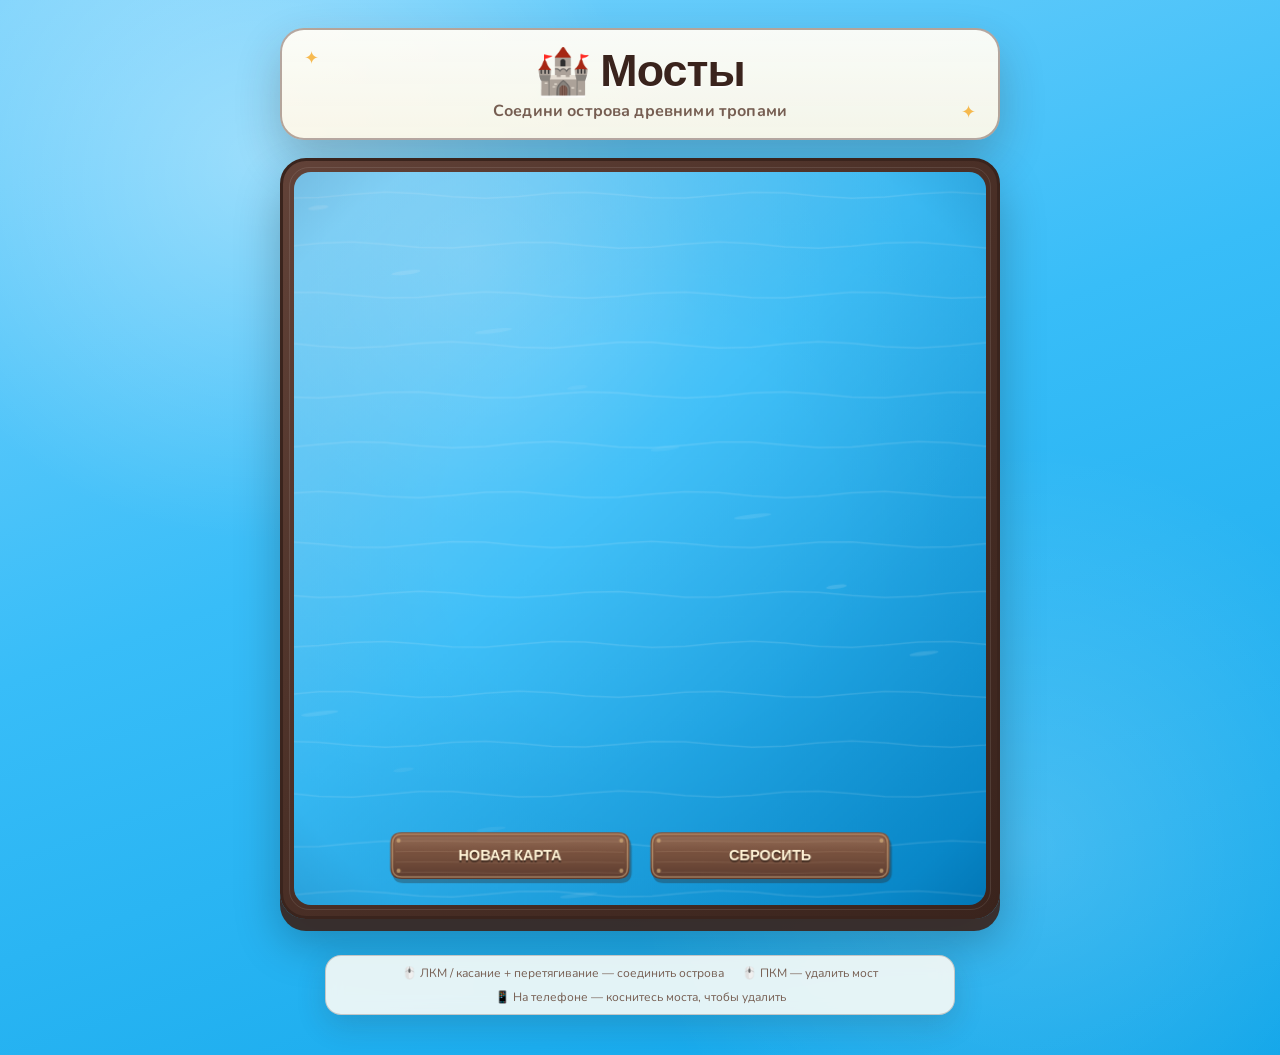
==== index.html @ cc230125 "add levels" ====
<!DOCTYPE html>
<html lang="ru">
<head>
    <meta charset="UTF-8">
    <meta name="viewport" content="width=device-width, initial-scale=1.0">
    <title>Мосты: Средневековье</title>
    <link rel="preconnect" href="https://fonts.googleapis.com">
    <link rel="preconnect" href="https://fonts.gstatic.com" crossorigin>
    <link href="https://fonts.googleapis.com/css2?family=Fredoka:wght@500;600;700&family=Nunito:wght@400;700&display=swap" rel="stylesheet">
    <link rel="stylesheet" href="style.css">
</head>
<body>
    <div class="app-wrapper">
        <header class="game-header">
            <h1>🏰 Мосты</h1>
            <p class="subtitle">Соедини острова древними тропами</p>
        </header>

        <div class="game-container">
            <canvas
                id="gameCanvas"
                tabindex="0"
                role="application"
                aria-label="Игра Мосты. Соедините острова мостами так, чтобы число мостов вокруг каждого острова соответствовало указанному числу."
                aria-describedby="gameHelp gameStatus"
            ></canvas>
        </div>

        <p id="gameStatus" class="game-status" role="status" aria-live="polite"></p>

        <div class="game-help" id="gameHelp">
            <span>🖱️ ЛКМ / касание + перетягивание — соединить острова</span>
            <span>🖱️ ПКМ — удалить мост</span>
            <span>📱 На телефоне — коснитесь моста, чтобы удалить</span>
        </div>
    </div>

    <script src="logic.js"></script> <!-- Без изменений -->
    <script src="renderer.js"></script>
    <script>
        document.addEventListener('DOMContentLoaded', () => {
            const logic = new BridgesGameLogic(7);
            const renderer = new BridgesGameRenderer('gameCanvas', logic);

            const generated = renderer.generateValidLevel(1);

            if (!generated) {
                document.getElementById('gameStatus').textContent =
                    'Не удалось создать уровень. Попробуйте обновить страницу.';
            }
        });
    </script>
</body>
</html>
---- style.css ----
:root {
    --wood-900: #3a241d;
    --wood-800: #4b3027;
    --wood-700: #624238;
    --wood-500: #8b6253;

    --cream-50: #fffdf7;
    --cream-100: #fff8e8;
    --cream-200: #f5e7c8;

    --water-300: #7dd3fc;
    --water-400: #38bdf8;
    --water-500: #0ea5e9;
    --water-600: #0284c7;

    --gold-300: #fcd34d;
    --gold-400: #fbbf24;
    --gold-500: #f59e0b;

    --text-main: #3b2923;
    --text-muted: #765e52;

    --shadow-soft:
        0 10px 30px rgba(58, 36, 29, 0.16);

    --shadow-card:
        0 20px 45px rgba(58, 36, 29, 0.24);

    --shadow-heavy:
        0 12px 0 rgba(58, 36, 29, 0.9),
        0 24px 45px rgba(0, 0, 0, 0.25);
}


/* =========================================================
   RESET
   ========================================================= */

* {
    box-sizing: border-box;
    margin: 0;
    padding: 0;
}

html {
    min-height: 100%;
}

body {
    min-height: 100vh;

    font-family: "Nunito", sans-serif;
    color: var(--text-main);

    background:
        radial-gradient(
            circle at 20% 15%,
            rgba(255, 255, 255, 0.35),
            transparent 28%
        ),
        radial-gradient(
            circle at 80% 80%,
            rgba(255, 255, 255, 0.18),
            transparent 30%
        ),
        linear-gradient(
            160deg,
            var(--water-300) 0%,
            var(--water-400) 45%,
            var(--water-500) 100%
        );

    display: flex;
    justify-content: center;
    align-items: flex-start;

    padding: 28px 18px 40px;

    overflow-x: hidden;
    overflow-y: auto;
}


/* =========================================================
   APP
   ========================================================= */

.app-wrapper {
    width: min(100%, 720px);

    display: flex;
    flex-direction: column;
    align-items: center;

    gap: 18px;

    position: relative;
    z-index: 1;
}


/* =========================================================
   HEADER
   ========================================================= */

.game-header {
    width: 100%;

    padding: 18px 28px 16px;

    text-align: center;

    background:
        linear-gradient(
            180deg,
            rgba(255, 253, 247, 0.96),
            rgba(255, 248, 232, 0.94)
        );

    border: 2px solid rgba(98, 66, 56, 0.45);
    border-radius: 24px;

    box-shadow: var(--shadow-card);

    position: relative;
    overflow: hidden;
}

.game-header::before,
.game-header::after {
    content: "✦";

    position: absolute;

    color: var(--gold-500);

    font-size: 18px;
    opacity: 0.7;
}

.game-header::before {
    left: 22px;
    top: 16px;
}

.game-header::after {
    right: 22px;
    bottom: 14px;
}

.game-header h1 {
    font-family: "Fredoka", sans-serif;

    font-size: clamp(2rem, 6vw, 2.8rem);
    line-height: 1;

    font-weight: 700;

    color: var(--wood-900);

    letter-spacing: -0.02em;

    text-shadow:
        0 2px 0 rgba(255, 255, 255, 0.8);
}

.subtitle {
    margin-top: 7px;

    color: var(--text-muted);

    font-size: clamp(0.82rem, 2.5vw, 1rem);
    font-weight: 700;

    letter-spacing: 0.01em;
}


/* =========================================================
   GAME FRAME
   ========================================================= */

.game-container {
    width: 100%;

    padding: 11px;

    background:
        linear-gradient(
            135deg,
            var(--wood-700),
            var(--wood-800) 45%,
            var(--wood-900)
        );

    border: 3px solid var(--wood-900);
    border-radius: 26px;

    box-shadow: var(--shadow-heavy);

    position: relative;
}

.game-container::before {
    content: "";

    position: absolute;
    inset: 6px;

    border: 1px solid rgba(255, 255, 255, 0.10);
    border-radius: 20px;

    pointer-events: none;
}


/* =========================================================
   CANVAS
   ========================================================= */

canvas {
    display: block;

    width: 100%;
    height: auto;

    margin: 0 auto;

    border-radius: 17px;

    background: transparent;

    cursor: crosshair;

    touch-action: none;

    position: relative;
    z-index: 1;
}

canvas:focus-visible {
    outline: 4px solid var(--gold-300);
    outline-offset: 5px;
}


/* =========================================================
   STATUS
   ========================================================= */

.game-status {
    width: 100%;
    max-width: 630px;

    color: #991b1b;

    font-size: 0.9rem;
    font-weight: 700;

    text-align: center;
}

.game-status:not(:empty) {
    padding: 9px 14px;

    background: rgba(255, 253, 247, 0.95);

    border: 1px solid rgba(153, 27, 27, 0.25);
    border-radius: 12px;

    box-shadow: var(--shadow-soft);
}


/* =========================================================
   HELP
   ========================================================= */

.game-help {
    width: 100%;
    max-width: 630px;

    display: flex;
    align-items: center;
    justify-content: center;

    flex-wrap: wrap;

    gap: 7px 18px;

    padding: 9px 14px;

    background: rgba(255, 253, 247, 0.88);

    border: 1px solid rgba(98, 66, 56, 0.25);
    border-radius: 16px;

    box-shadow: var(--shadow-soft);

    color: var(--text-muted);

    font-size: 12px;
    line-height: 1.35;

    text-align: center;

    backdrop-filter: blur(8px);
}

.game-help span {
    display: inline-flex;
    align-items: center;
    justify-content: center;

    white-space: nowrap;
}


/* =========================================================
   DESKTOP HOVER
   ========================================================= */

@media (hover: hover) and (pointer: fine) {
    .game-header {
        transition:
            transform 180ms ease,
            box-shadow 180ms ease;
    }

    .game-header:hover {
        transform: translateY(-2px);

        box-shadow:
            0 24px 50px rgba(58, 36, 29, 0.20);
    }
}


/* =========================================================
   TABLET / MOBILE
   ========================================================= */

@media (max-width: 700px) {
    body {
        padding: 14px 10px 24px;
    }

    .app-wrapper {
        gap: 13px;
    }

    .game-header {
        padding: 15px 18px 14px;
        border-radius: 20px;
    }

    .game-header::before,
    .game-header::after {
        font-size: 14px;
    }

    .game-header::before {
        left: 13px;
        top: 12px;
    }

    .game-header::after {
        right: 13px;
        bottom: 11px;
    }

    .game-container {
        padding: 8px;

        border-width: 2px;
        border-radius: 20px;

        box-shadow:
            0 8px 0 rgba(58, 36, 29, 0.9),
            0 18px 35px rgba(0, 0, 0, 0.22);
    }

    .game-container::before {
        inset: 4px;
        border-radius: 15px;
    }

    canvas {
        border-radius: 14px;
    }

    .game-help {
        width: calc(100% - 4px);

        padding: 8px 9px;

        gap: 4px 12px;

        font-size: 11px;
    }
}


/* =========================================================
   VERY SMALL PHONES
   ========================================================= */

@media (max-width: 380px) {
    body {
        padding: 10px 7px 18px;
    }

    .game-header {
        padding: 13px 14px 12px;
    }

    .game-header h1 {
        font-size: 1.85rem;
    }

    .subtitle {
        font-size: 0.78rem;
    }

    .game-container {
        padding: 6px;
        border-radius: 17px;
    }

    .game-help {
        font-size: 10px;
        padding: 7px 6px;
    }
}


/* =========================================================
   SHORT SCREENS
   ========================================================= */

@media (max-height: 760px) and (min-width: 701px) {
    body {
        padding-top: 14px;
        padding-bottom: 20px;
    }

    .app-wrapper {
        gap: 11px;
    }

    .game-header {
        padding: 12px 24px;
    }

    .game-header h1 {
        font-size: 2rem;
    }
}


/* =========================================================
   REDUCED MOTION
   ========================================================= */

@media (prefers-reduced-motion: reduce) {
    *,
    *::before,
    *::after {
        scroll-behavior: auto !important;
        transition-duration: 0.01ms !important;
        animation-duration: 0.01ms !important;
        animation-iteration-count: 1 !important;
    }
}
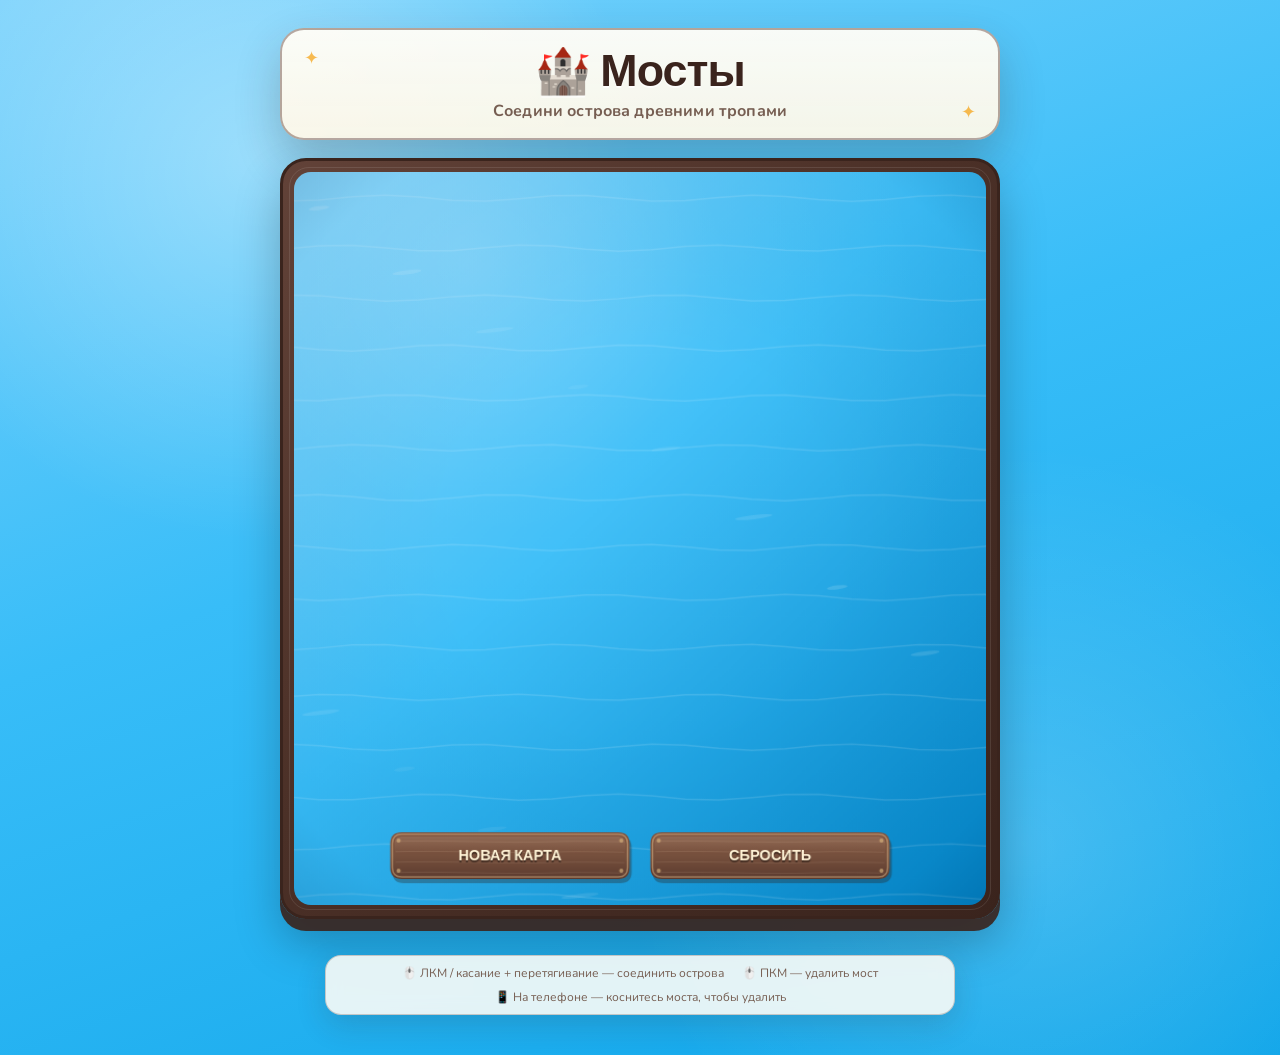
==== commit 9fd442f3: "moved methods to a separate class" ====
--- a/index.html
+++ b/index.html
@@ -35,7 +35,8 @@
         </div>
     </div>
 
-    <script src="logic.js"></script> <!-- Без изменений -->
+    <script src="logic/solution-checker.js"></script>
+    <script src="logic.js"></script>
     <script src="renderer.js"></script>
     <script>
         document.addEventListener('DOMContentLoaded', () => {
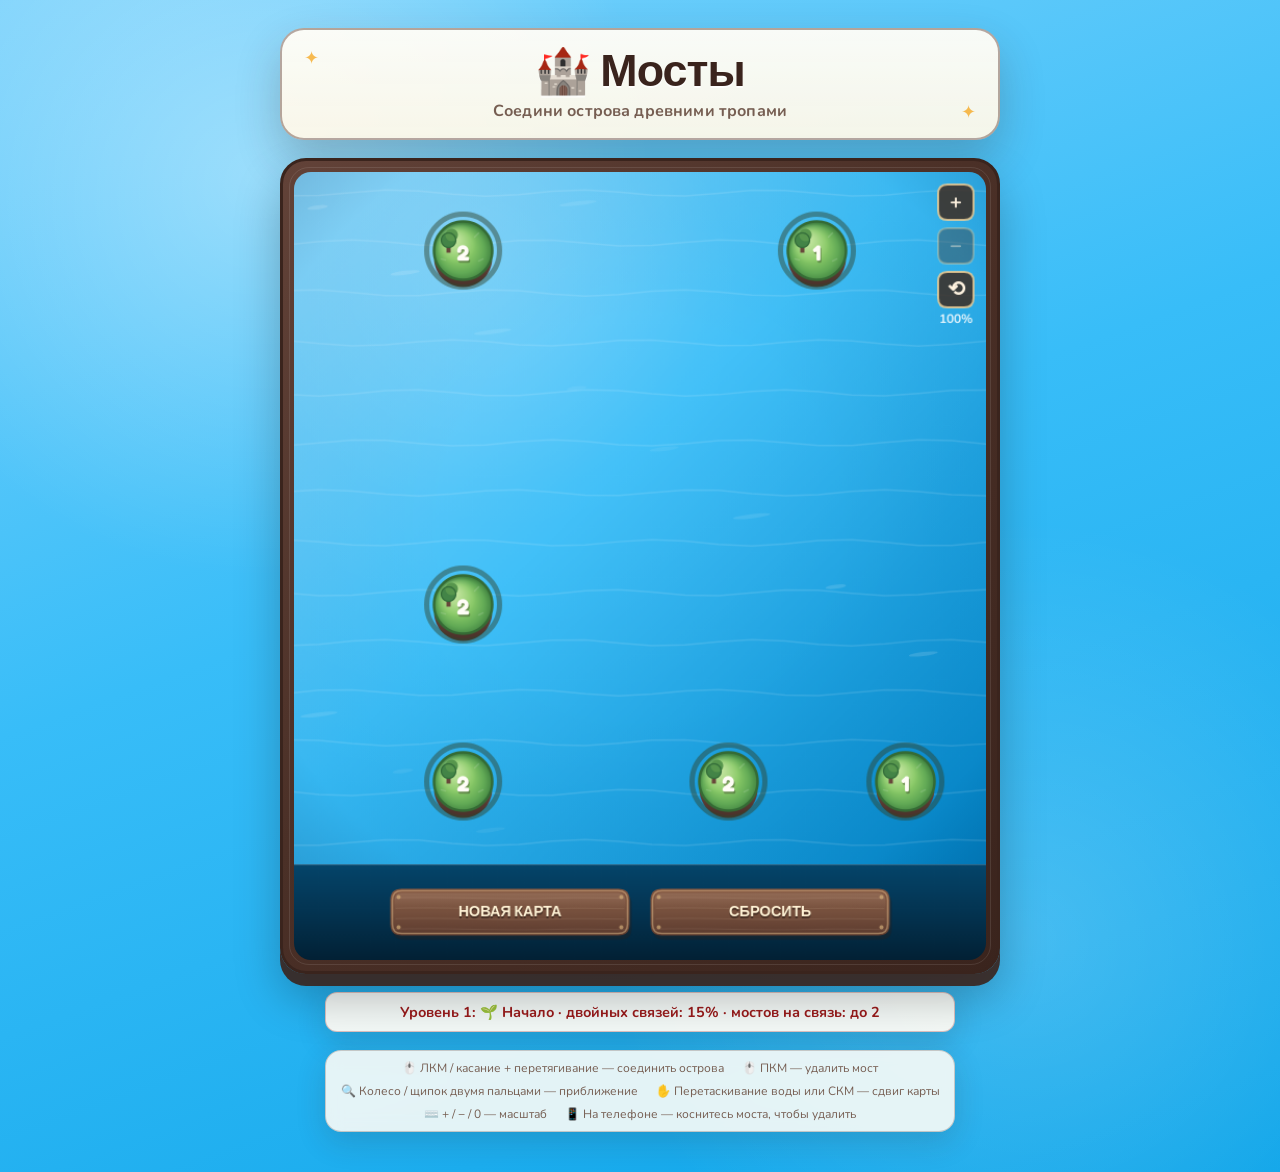
==== commit 4a584bed: "optomization" ====
--- a/index.html
+++ b/index.html
@@ -31,6 +31,9 @@
         <div class="game-help" id="gameHelp">
             <span>🖱️ ЛКМ / касание + перетягивание — соединить острова</span>
             <span>🖱️ ПКМ — удалить мост</span>
+            <span>🔍 Колесо / щипок двумя пальцами — приближение</span>
+            <span>✋ Перетаскивание воды или СКМ — сдвиг карты</span>
+            <span>⌨️ + / − / 0 — масштаб</span>
             <span>📱 На телефоне — коснитесь моста, чтобы удалить</span>
         </div>
     </div>
@@ -43,7 +46,7 @@
             const logic = new BridgesGameLogic(7);
             const renderer = new BridgesGameRenderer('gameCanvas', logic);
 
-            const generated = renderer.generateValidLevel(1);
+            const generated = renderer.generateNewLevel(1);
 
             if (!generated) {
                 document.getElementById('gameStatus').textContent =
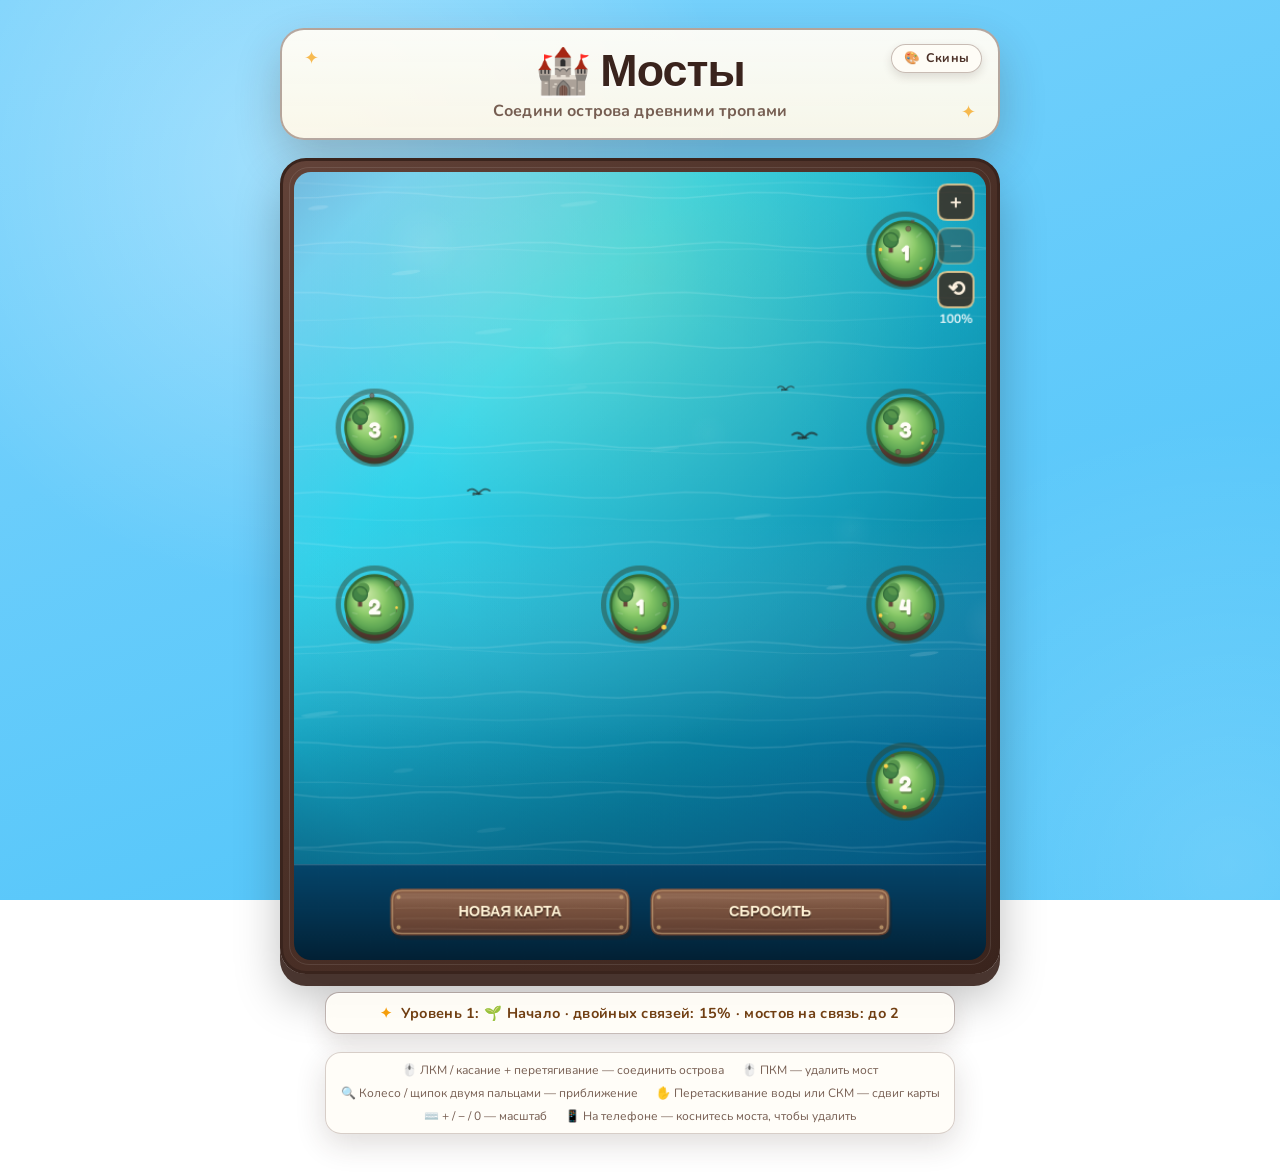
==== commit d611f5b4: "add skin system" ====
--- a/index.html
+++ b/index.html
@@ -12,6 +12,16 @@
 <body>
     <div class="app-wrapper">
         <header class="game-header">
+            <button
+                id="skinButton"
+                class="skin-button"
+                type="button"
+                aria-haspopup="dialog"
+            >
+                <span aria-hidden="true">🎨</span>
+                <span class="skin-button-label">Скины</span>
+            </button>
+
             <h1>🏰 Мосты</h1>
             <p class="subtitle">Соедини острова древними тропами</p>
         </header>
@@ -38,6 +48,81 @@
         </div>
     </div>
 
+    <div class="skin-modal" id="skinModal" hidden>
+        <div class="skin-backdrop" data-close-skins></div>
+
+        <div
+            class="skin-dialog"
+            role="dialog"
+            aria-modal="true"
+            aria-labelledby="skinTitle"
+        >
+            <button
+                class="skin-close"
+                id="skinClose"
+                type="button"
+                aria-label="Закрыть выбор скина"
+            >×</button>
+
+            <h2 id="skinTitle">Скины</h2>
+            <p class="skin-subtitle">Выбери оформление карты</p>
+
+            <div class="skin-grid">
+                <button
+                    class="skin-card"
+                    type="button"
+                    data-skin-id="default"
+                    aria-pressed="false"
+                >
+                    <span class="skin-thumb">
+                        <canvas
+                            width="220"
+                            height="120"
+                            data-preview-skin="default"
+                            aria-hidden="true"
+                        ></canvas>
+                    </span>
+                    <span class="skin-name">Лазурные острова</span>
+                    <span class="skin-desc">Классическая светлая лагуна</span>
+                    <span class="skin-check" aria-hidden="true">✓</span>
+                </button>
+
+                <button
+                    class="skin-card"
+                    type="button"
+                    data-skin-id="night"
+                    aria-pressed="false"
+                >
+                    <span class="skin-thumb">
+                        <canvas
+                            width="220"
+                            height="120"
+                            data-preview-skin="night"
+                            aria-hidden="true"
+                        ></canvas>
+                    </span>
+                    <span class="skin-name">Лунная ночь</span>
+                    <span class="skin-desc">Тёмная вода и серебряные мосты</span>
+                    <span class="skin-check" aria-hidden="true">✓</span>
+                </button>
+
+                <button
+                    class="skin-card is-locked"
+                    type="button"
+                    disabled
+                    aria-disabled="true"
+                >
+                    <span class="skin-thumb skin-thumb-locked">
+                        <span class="skin-placeholder">?</span>
+                    </span>
+                    <span class="skin-name">Скоро</span>
+                    <span class="skin-desc">Третий скин в разработке</span>
+                    <span class="skin-badge">Заглушка</span>
+                </button>
+            </div>
+        </div>
+    </div>
+
     <script src="logic/solution-checker.js"></script>
     <script src="logic.js"></script>
     <script src="renderer.js"></script>
--- a/style.css
+++ b/style.css
@@ -70,6 +70,11 @@
             var(--water-500) 100%
         );
 
+    background-size: 120% 120%, 120% 120%, 300% 300%;
+    background-attachment: fixed;
+
+    animation: bg-drift 14s ease-in-out infinite alternate;
+
     display: flex;
     justify-content: center;
     align-items: flex-start;
@@ -78,6 +83,15 @@
 
     overflow-x: hidden;
     overflow-y: auto;
+}
+
+@keyframes bg-drift {
+    0% {
+        background-position: 0% 0%, 100% 100%, 0% 0%;
+    }
+    100% {
+        background-position: 100% 100%, 0% 0%, 100% 100%;
+    }
 }
 
 
@@ -252,23 +266,52 @@
     width: 100%;
     max-width: 630px;
 
-    color: #991b1b;
-
     font-size: 0.9rem;
     font-weight: 700;
 
     text-align: center;
+    letter-spacing: 0.02em;
 }
 
 .game-status:not(:empty) {
-    padding: 9px 14px;
-
-    background: rgba(255, 253, 247, 0.95);
-
-    border: 1px solid rgba(153, 27, 27, 0.25);
-    border-radius: 12px;
-
-    box-shadow: var(--shadow-soft);
+    padding: 10px 16px;
+
+    background: rgba(255, 253, 247, 0.92);
+
+    border: 1px solid rgba(98, 66, 56, 0.35);
+    border-radius: 14px;
+
+    box-shadow:
+        0 10px 25px rgba(58, 36, 29, 0.14),
+        0 0 0 1px rgba(255, 255, 255, 0.6) inset;
+
+    backdrop-filter: blur(6px);
+
+    background-clip: padding-box;
+
+    animation: status-fade 300ms ease-out;
+}
+
+@keyframes status-fade {
+    from {
+        opacity: 0;
+        transform: translateY(6px);
+    }
+    to {
+        opacity: 1;
+        transform: translateY(0);
+    }
+}
+
+.game-status::before {
+    content: "✦";
+    margin-right: 8px;
+    color: var(--gold-500);
+}
+
+.game-status:not(:empty):not(.status-info) {
+    color: #713f12;
+    text-shadow: 0 1px 0 rgba(255, 255, 255, 0.7);
 }
 
 
@@ -454,6 +497,522 @@
 
     .game-header h1 {
         font-size: 2rem;
+    }
+}
+
+
+/* =========================================================
+   SKIN SELECTOR
+   ========================================================= */
+
+.skin-button {
+    position: absolute;
+    top: 14px;
+    right: 16px;
+
+    z-index: 2;
+
+    display: inline-flex;
+    align-items: center;
+    gap: 6px;
+
+    padding: 7px 12px;
+
+    border: 1px solid rgba(98, 66, 56, 0.35);
+    border-radius: 999px;
+
+    background: rgba(255, 253, 247, 0.82);
+
+    color: var(--wood-800);
+
+    font: 700 12.5px/1 "Nunito", sans-serif;
+    letter-spacing: 0.02em;
+
+    cursor: pointer;
+
+    box-shadow: 0 4px 10px rgba(58, 36, 29, 0.14);
+
+    transition:
+        transform 160ms ease,
+        background 160ms ease,
+        box-shadow 160ms ease;
+}
+
+.skin-button:hover {
+    transform: translateY(-1px);
+
+    background: #fffdf7;
+
+    box-shadow: 0 7px 16px rgba(58, 36, 29, 0.2);
+}
+
+.skin-button:active {
+    transform: translateY(0);
+}
+
+.skin-button:focus-visible {
+    outline: 3px solid var(--gold-300);
+    outline-offset: 2px;
+}
+
+
+/* ---------- modal ---------- */
+
+.skin-modal[hidden] {
+    display: none;
+}
+
+.skin-modal {
+    position: fixed;
+    inset: 0;
+    z-index: 1000;
+
+    display: flex;
+    align-items: center;
+    justify-content: center;
+
+    padding: 20px;
+}
+
+.skin-backdrop {
+    position: absolute;
+    inset: 0;
+
+    background: rgba(18, 12, 10, 0.55);
+
+    backdrop-filter: blur(5px);
+
+    animation: skin-fade 180ms ease-out;
+}
+
+.skin-dialog {
+    position: relative;
+
+    width: min(100%, 760px);
+    max-height: calc(100vh - 40px);
+
+    overflow: auto;
+
+    padding: 30px 30px 28px;
+
+    border: 2px solid rgba(98, 66, 56, 0.4);
+    border-radius: 26px;
+
+    background:
+        linear-gradient(
+            180deg,
+            #fffdf7 0%,
+            #fff8e8 55%,
+            #f5e7c8 100%
+        );
+
+    box-shadow:
+        0 30px 70px rgba(0, 0, 0, 0.4),
+        0 0 0 1px rgba(255, 255, 255, 0.55) inset;
+
+    animation: skin-pop 220ms cubic-bezier(0.2, 0.9, 0.3, 1.2);
+}
+
+.skin-close {
+    position: absolute;
+    top: 14px;
+    right: 14px;
+
+    width: 36px;
+    height: 36px;
+
+    display: inline-flex;
+    align-items: center;
+    justify-content: center;
+
+    border: 1px solid rgba(98, 66, 56, 0.25);
+    border-radius: 50%;
+
+    background: rgba(255, 253, 247, 0.8);
+
+    color: var(--wood-800);
+
+    font: 700 22px/1 "Nunito", sans-serif;
+
+    cursor: pointer;
+
+    transition:
+        background 150ms ease,
+        transform 150ms ease;
+}
+
+.skin-close:hover {
+    background: #fff;
+    transform: rotate(90deg);
+}
+
+#skinTitle {
+    margin: 0;
+
+    color: var(--wood-900);
+
+    font: 700 clamp(1.6rem, 4vw, 2.1rem)/1 "Fredoka", sans-serif;
+}
+
+.skin-subtitle {
+    margin: 7px 0 20px;
+
+    color: var(--text-muted);
+
+    font: 700 13px/1.35 "Nunito", sans-serif;
+}
+
+.skin-grid {
+    display: grid;
+    grid-template-columns: repeat(3, minmax(0, 1fr));
+    gap: 14px;
+}
+
+.skin-card {
+    position: relative;
+
+    display: flex;
+    flex-direction: column;
+    gap: 7px;
+
+    padding: 10px;
+
+    border: 2px solid rgba(98, 66, 56, 0.22);
+    border-radius: 18px;
+
+    background: rgba(255, 255, 255, 0.55);
+
+    color: inherit;
+
+    text-align: left;
+
+    cursor: pointer;
+
+    transition:
+        transform 160ms ease,
+        border-color 160ms ease,
+        box-shadow 160ms ease;
+}
+
+.skin-card:hover {
+    transform: translateY(-3px);
+
+    border-color: rgba(217, 119, 6, 0.55);
+
+    box-shadow: 0 14px 28px rgba(58, 36, 29, 0.18);
+}
+
+.skin-card.is-active {
+    border-color: #d97706;
+
+    box-shadow:
+        0 0 0 3px rgba(251, 191, 36, 0.25),
+        0 14px 30px rgba(58, 36, 29, 0.18);
+}
+
+.skin-card:focus-visible {
+    outline: 3px solid var(--gold-300);
+    outline-offset: 3px;
+}
+
+.skin-thumb {
+    display: block;
+
+    overflow: hidden;
+
+    aspect-ratio: 22 / 12;
+
+    border-radius: 12px;
+
+    background: #0f172a;
+
+    box-shadow: inset 0 0 0 1px rgba(0, 0, 0, 0.15);
+}
+
+.skin-thumb canvas {
+    display: block;
+    width: 100%;
+    height: 100%;
+}
+
+.skin-name {
+    font: 700 15px/1.2 "Fredoka", sans-serif;
+    color: var(--wood-900);
+}
+
+.skin-desc {
+    color: var(--text-muted);
+
+    font: 700 11.5px/1.35 "Nunito", sans-serif;
+}
+
+.skin-check {
+    position: absolute;
+    top: 16px;
+    right: 16px;
+
+    width: 24px;
+    height: 24px;
+
+    display: none;
+    align-items: center;
+    justify-content: center;
+
+    border-radius: 50%;
+
+    background: #16a34a;
+
+    color: #fff;
+
+    font: 700 13px/1 "Nunito", sans-serif;
+
+    box-shadow: 0 2px 6px rgba(0, 0, 0, 0.25);
+}
+
+.skin-card.is-active .skin-check {
+    display: flex;
+}
+
+.skin-card.is-locked {
+    cursor: not-allowed;
+
+    opacity: 0.72;
+
+    filter: saturate(0.5);
+}
+
+.skin-card.is-locked:hover {
+    transform: none;
+
+    border-color: rgba(98, 66, 56, 0.22);
+
+    box-shadow: none;
+}
+
+.skin-thumb-locked {
+    display: flex;
+    align-items: center;
+    justify-content: center;
+
+    background:
+        repeating-linear-gradient(
+            45deg,
+            rgba(98, 66, 56, 0.12) 0 10px,
+            rgba(98, 66, 56, 0.06) 10px 20px
+        );
+}
+
+.skin-placeholder {
+    color: rgba(98, 66, 56, 0.45);
+
+    font: 700 34px/1 "Fredoka", sans-serif;
+}
+
+.skin-badge {
+    position: absolute;
+    top: 16px;
+    right: 16px;
+
+    padding: 3px 8px;
+
+    border-radius: 999px;
+
+    background: rgba(98, 66, 56, 0.14);
+
+    color: var(--text-muted);
+
+    font: 700 10px/1 "Nunito", sans-serif;
+    letter-spacing: 0.06em;
+    text-transform: uppercase;
+}
+
+body.skin-modal-open {
+    overflow: hidden;
+}
+
+@keyframes skin-fade {
+    from { opacity: 0; }
+    to { opacity: 1; }
+}
+
+@keyframes skin-pop {
+    from {
+        opacity: 0;
+        transform: translateY(16px) scale(0.97);
+    }
+    to {
+        opacity: 1;
+        transform: translateY(0) scale(1);
+    }
+}
+
+
+/* ---------- night theme ---------- */
+
+body[data-skin="night"] {
+    --water-300: #312e81;
+    --water-400: #1e3a8a;
+    --water-500: #020617;
+
+    --text-main: #e2e8f0;
+    --text-muted: #cbd5e1;
+
+    --wood-900: #0f172a;
+    --wood-800: #1e293b;
+    --wood-700: #334155;
+    --wood-500: #64748b;
+
+    --cream-50: #1e293b;
+    --cream-100: #0f172a;
+    --cream-200: #334155;
+
+    --shadow-soft: 0 10px 30px rgba(0, 0, 0, 0.45);
+    --shadow-card: 0 20px 45px rgba(0, 0, 0, 0.55);
+    --shadow-heavy:
+        0 12px 0 rgba(0, 0, 0, 0.65),
+        0 24px 45px rgba(0, 0, 0, 0.5);
+}
+
+body[data-skin="night"] .game-header {
+    background:
+        linear-gradient(
+            180deg,
+            rgba(30, 41, 59, 0.96),
+            rgba(15, 23, 42, 0.94)
+        );
+
+    border-color: rgba(148, 163, 184, 0.35);
+}
+
+body[data-skin="night"] .game-header h1 {
+    color: #f8fafc;
+    text-shadow: 0 2px 0 rgba(0, 0, 0, 0.45);
+}
+
+body[data-skin="night"] .subtitle {
+    color: #cbd5e1;
+}
+
+body[data-skin="night"] .game-status:not(:empty) {
+    background: rgba(15, 23, 42, 0.9);
+
+    color: #fde68a;
+
+    border-color: rgba(148, 163, 184, 0.3);
+}
+
+body[data-skin="night"] .game-help {
+    background: rgba(15, 23, 42, 0.82);
+
+    color: #cbd5e1;
+
+    border-color: rgba(148, 163, 184, 0.22);
+}
+
+body[data-skin="night"] .skin-button {
+    background: rgba(30, 41, 59, 0.85);
+
+    color: #e2e8f0;
+
+    border-color: rgba(148, 163, 184, 0.35);
+}
+
+body[data-skin="night"] .skin-dialog {
+    background:
+        linear-gradient(
+            180deg,
+            #1e293b 0%,
+            #0f172a 100%
+        );
+
+    border-color: rgba(148, 163, 184, 0.3);
+}
+
+body[data-skin="night"] #skinTitle,
+body[data-skin="night"] .skin-name {
+    color: #f8fafc;
+}
+
+body[data-skin="night"] .skin-desc {
+    color: #cbd5e1;
+}
+
+body[data-skin="night"] .skin-card {
+    background: rgba(30, 41, 59, 0.6);
+
+    border-color: rgba(148, 163, 184, 0.25);
+}
+
+body[data-skin="night"] .skin-close {
+    background: rgba(30, 41, 59, 0.8);
+
+    color: #e2e8f0;
+
+    border-color: rgba(148, 163, 184, 0.3);
+}
+
+body[data-skin="night"] .skin-placeholder {
+    color: rgba(226, 232, 240, 0.4);
+}
+
+body[data-skin="night"] .skin-badge {
+    background: rgba(148, 163, 184, 0.15);
+
+    color: #cbd5e1;
+}
+
+
+@media (max-width: 700px) {
+    .skin-button {
+        top: 10px;
+        right: 10px;
+
+        padding: 6px 9px;
+    }
+
+    .skin-button-label {
+        display: none;
+    }
+
+    .skin-dialog {
+        padding: 22px 16px 18px;
+
+        border-radius: 20px;
+    }
+
+    .skin-grid {
+        grid-template-columns: 1fr;
+        gap: 10px;
+    }
+
+    .skin-card {
+        flex-direction: row;
+        align-items: center;
+        flex-wrap: wrap;
+    }
+
+    .skin-thumb {
+        flex: 0 0 120px;
+
+        width: 120px;
+    }
+
+    .skin-name {
+        font-size: 14px;
+    }
+
+    .skin-desc {
+        flex: 1 1 120px;
+    }
+
+    .skin-check {
+        top: 10px;
+        right: 10px;
+    }
+
+    .skin-badge {
+        top: 10px;
+        right: 10px;
     }
 }
 
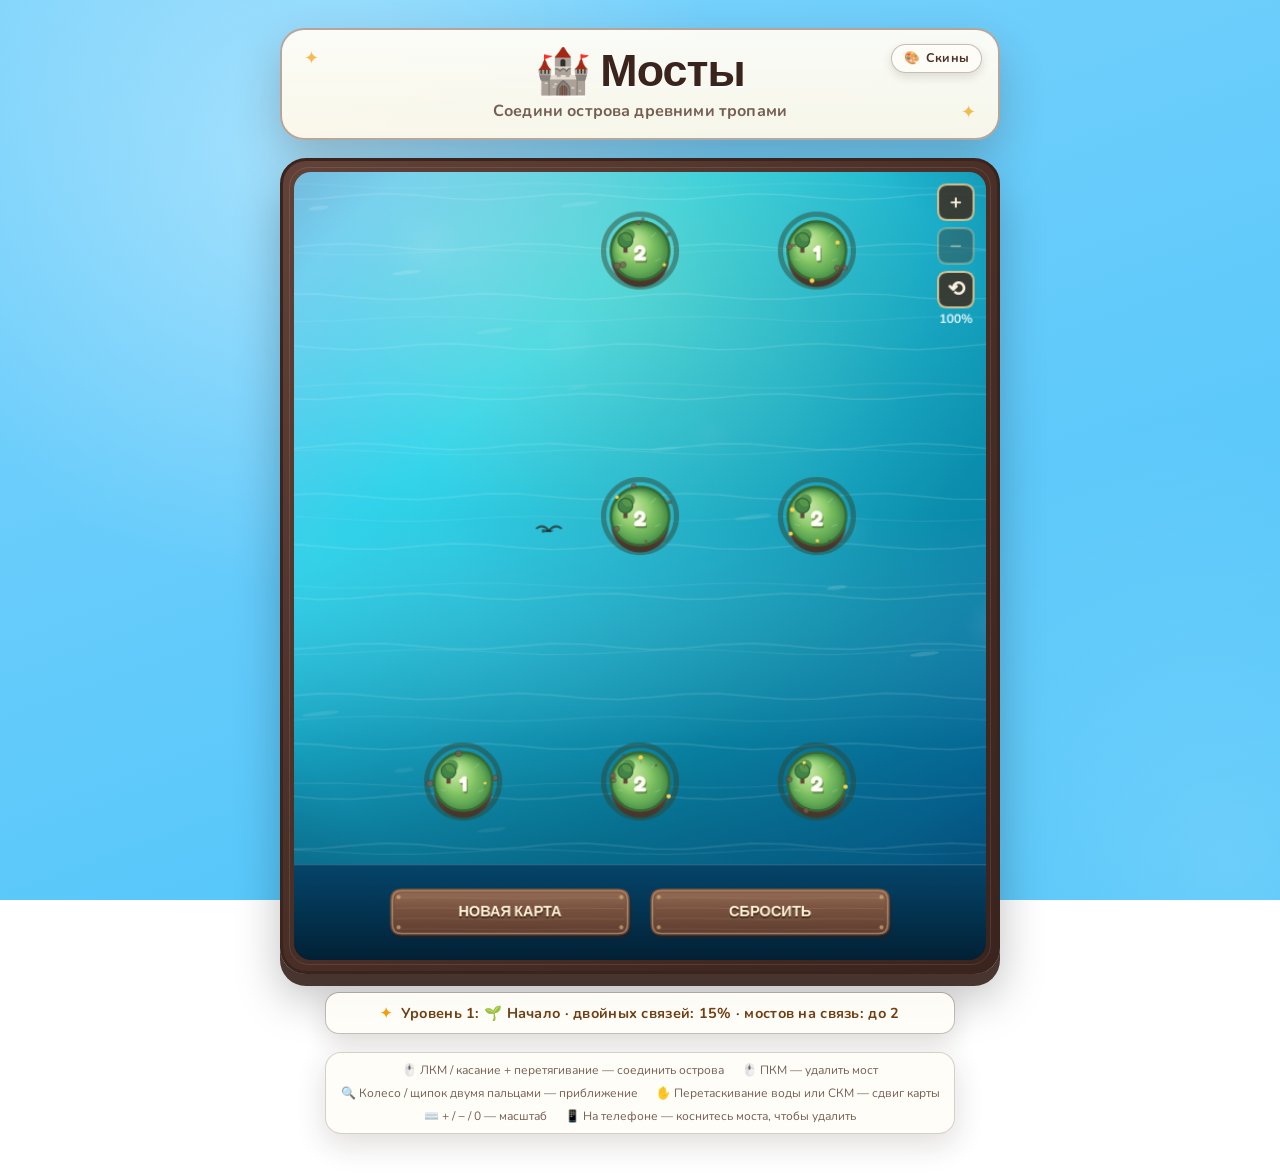
==== commit bca3395e: "separate render and rework night skin" ====
--- a/index.html
+++ b/index.html
@@ -125,6 +125,15 @@
 
     <script src="logic/solution-checker.js"></script>
     <script src="logic.js"></script>
+    <script src="renderer/skins.js"></script>
+    <script src="renderer/world.js"></script>
+    <script src="renderer/view.js"></script>
+    <script src="renderer/game.js"></script>
+    <script src="renderer/water.js"></script>
+    <script src="renderer/effects.js"></script>
+    <script src="renderer/islands.js"></script>
+    <script src="renderer/bridges.js"></script>
+    <script src="renderer/ui.js"></script>
     <script src="renderer.js"></script>
     <script>
         document.addEventListener('DOMContentLoaded', () => {
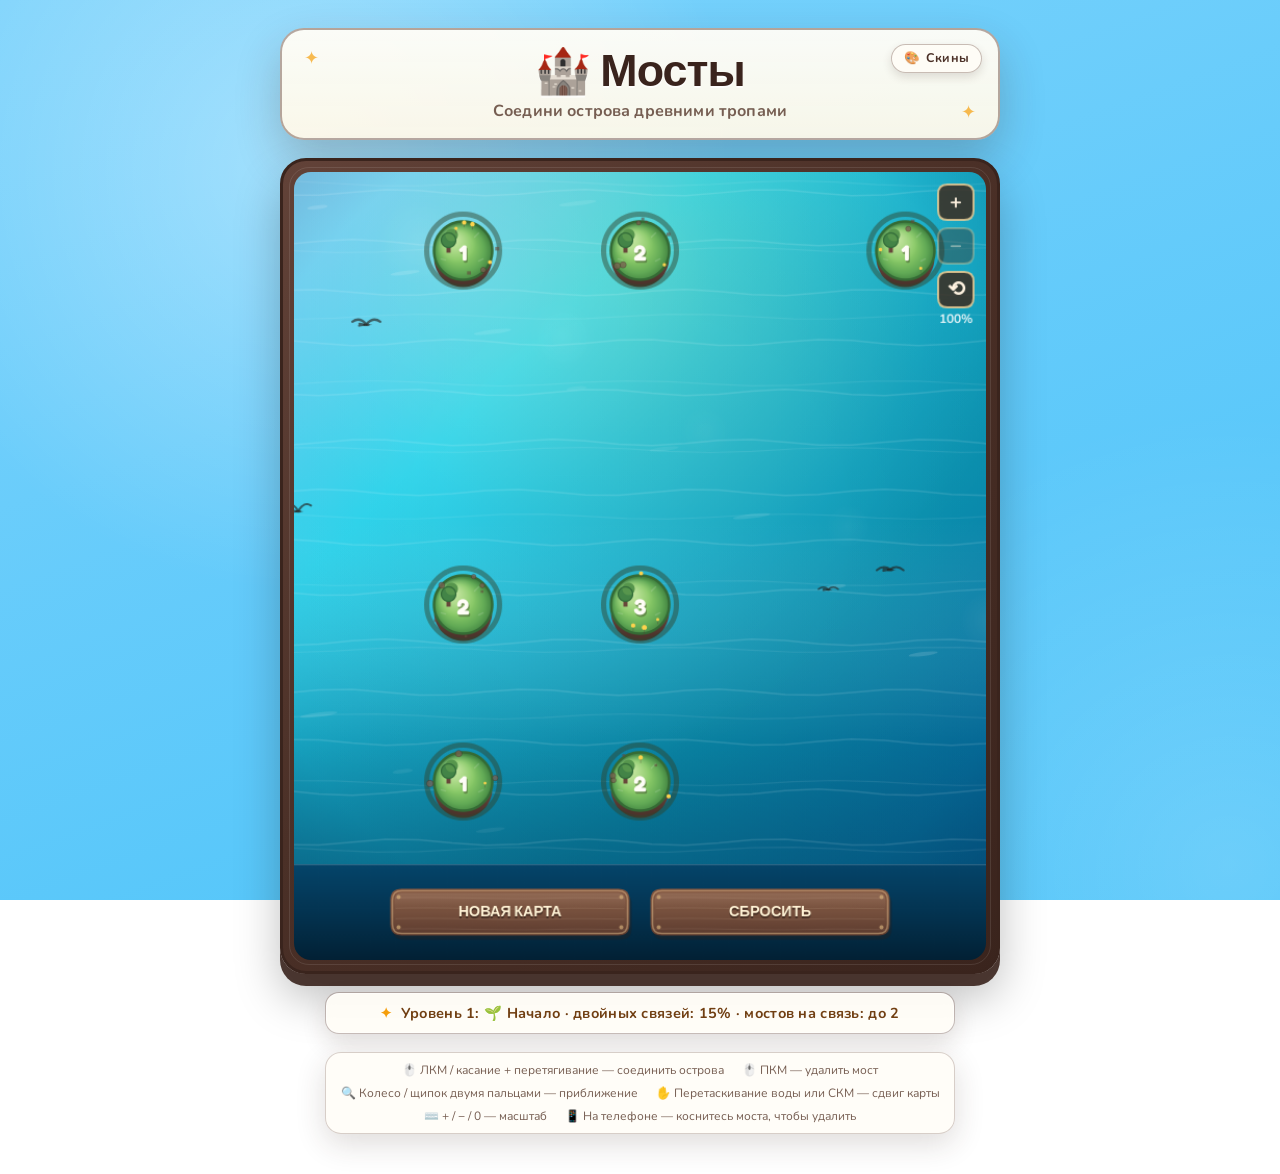
==== commit d1316b8e: "logic is separated and experimental skin" ====
--- a/index.html
+++ b/index.html
@@ -107,23 +107,66 @@
                 </button>
 
                 <button
-                    class="skin-card is-locked"
+                    class="skin-card"
                     type="button"
-                    disabled
-                    aria-disabled="true"
+                    data-skin-id="experimental"
+                    aria-pressed="false"
                 >
-                    <span class="skin-thumb skin-thumb-locked">
-                        <span class="skin-placeholder">?</span>
+                    <span class="skin-thumb">
+                        <canvas
+                            width="220"
+                            height="120"
+                            data-preview-skin="experimental"
+                            aria-hidden="true"
+                        ></canvas>
                     </span>
-                    <span class="skin-name">Скоро</span>
-                    <span class="skin-desc">Третий скин в разработке</span>
-                    <span class="skin-badge">Заглушка</span>
+                    <span class="skin-name">Дикие биомы</span>
+                    <span class="skin-desc">Эксперимент: биомы и больше декора</span>
+                    <span class="skin-badge">Эксперимент</span>
+                    <span class="skin-check" aria-hidden="true">✓</span>
                 </button>
             </div>
         </div>
     </div>
 
+    <div class="confirm-modal" id="restartModal" hidden>
+        <div class="confirm-backdrop" data-close-restart></div>
+
+        <div
+            class="confirm-dialog"
+            role="dialog"
+            aria-modal="true"
+            aria-labelledby="restartTitle"
+            aria-describedby="restartText"
+        >
+            <h2 id="restartTitle">Начать заново?</h2>
+            <p class="confirm-text" id="restartText">
+                Игра начнётся с уровня 1. Все построенные мосты и прогресс
+                кампании будут сброшены.
+            </p>
+
+            <div class="confirm-actions">
+                <button
+                    class="confirm-button confirm-button-secondary"
+                    id="restartCancel"
+                    type="button"
+                >Отмена</button>
+
+                <button
+                    class="confirm-button confirm-button-primary"
+                    id="restartConfirm"
+                    type="button"
+                >Начать заново</button>
+            </div>
+        </div>
+    </div>
+
+    <script src="logic/core.js"></script>
     <script src="logic/solution-checker.js"></script>
+    <script src="logic/geometry.js"></script>
+    <script src="logic/board.js"></script>
+    <script src="logic/expansion.js"></script>
+    <script src="logic/level-generator.js"></script>
     <script src="logic.js"></script>
     <script src="renderer/skins.js"></script>
     <script src="renderer/world.js"></script>
--- a/style.css
+++ b/style.css
@@ -2,19 +2,12 @@
     --wood-900: #3a241d;
     --wood-800: #4b3027;
     --wood-700: #624238;
-    --wood-500: #8b6253;
-
-    --cream-50: #fffdf7;
-    --cream-100: #fff8e8;
-    --cream-200: #f5e7c8;
 
     --water-300: #7dd3fc;
     --water-400: #38bdf8;
     --water-500: #0ea5e9;
-    --water-600: #0284c7;
 
     --gold-300: #fcd34d;
-    --gold-400: #fbbf24;
     --gold-500: #f59e0b;
 
     --text-main: #3b2923;
@@ -309,7 +302,7 @@
     color: var(--gold-500);
 }
 
-.game-status:not(:empty):not(.status-info) {
+.game-status:not(:empty) {
     color: #713f12;
     text-shadow: 0 1px 0 rgba(255, 255, 255, 0.7);
 }
@@ -773,45 +766,10 @@
     display: flex;
 }
 
-.skin-card.is-locked {
-    cursor: not-allowed;
-
-    opacity: 0.72;
-
-    filter: saturate(0.5);
-}
-
-.skin-card.is-locked:hover {
-    transform: none;
-
-    border-color: rgba(98, 66, 56, 0.22);
-
-    box-shadow: none;
-}
-
-.skin-thumb-locked {
-    display: flex;
-    align-items: center;
-    justify-content: center;
-
-    background:
-        repeating-linear-gradient(
-            45deg,
-            rgba(98, 66, 56, 0.12) 0 10px,
-            rgba(98, 66, 56, 0.06) 10px 20px
-        );
-}
-
-.skin-placeholder {
-    color: rgba(98, 66, 56, 0.45);
-
-    font: 700 34px/1 "Fredoka", sans-serif;
-}
-
 .skin-badge {
     position: absolute;
     top: 16px;
-    right: 16px;
+    left: 16px;
 
     padding: 3px 8px;
 
@@ -847,6 +805,153 @@
 }
 
 
+/* =========================================================
+   CONFIRM DIALOG
+   ========================================================= */
+
+.confirm-modal[hidden] {
+    display: none;
+}
+
+.confirm-modal {
+    position: fixed;
+    inset: 0;
+    z-index: 1100;
+
+    display: flex;
+    align-items: center;
+    justify-content: center;
+
+    padding: 20px;
+}
+
+.confirm-backdrop {
+    position: absolute;
+    inset: 0;
+
+    background: rgba(18, 12, 10, 0.55);
+
+    backdrop-filter: blur(5px);
+
+    animation: skin-fade 180ms ease-out;
+}
+
+.confirm-dialog {
+    position: relative;
+
+    width: min(100%, 430px);
+
+    padding: 28px 28px 24px;
+
+    border: 2px solid rgba(98, 66, 56, 0.4);
+    border-radius: 24px;
+
+    background:
+        linear-gradient(
+            180deg,
+            #fffdf7 0%,
+            #fff8e8 55%,
+            #f5e7c8 100%
+        );
+
+    box-shadow:
+        0 30px 70px rgba(0, 0, 0, 0.4),
+        0 0 0 1px rgba(255, 255, 255, 0.55) inset;
+
+    animation: skin-pop 220ms cubic-bezier(0.2, 0.9, 0.3, 1.2);
+}
+
+.confirm-dialog h2 {
+    margin: 0;
+
+    color: var(--wood-900);
+
+    font: 700 clamp(1.4rem, 3.6vw, 1.8rem)/1.1 "Fredoka", sans-serif;
+}
+
+.confirm-text {
+    margin: 10px 0 0;
+
+    color: var(--text-muted);
+
+    font: 700 13.5px/1.5 "Nunito", sans-serif;
+}
+
+.confirm-actions {
+    display: flex;
+    justify-content: flex-end;
+    gap: 12px;
+
+    margin-top: 22px;
+}
+
+.confirm-button {
+    min-width: 120px;
+
+    padding: 11px 18px;
+
+    border: 2px solid transparent;
+    border-radius: 12px;
+
+    font: 700 13.5px/1 "Nunito", sans-serif;
+
+    cursor: pointer;
+
+    transition:
+        transform 150ms ease,
+        box-shadow 150ms ease,
+        background 150ms ease;
+}
+
+.confirm-button:hover {
+    transform: translateY(-2px);
+}
+
+.confirm-button:active {
+    transform: translateY(0);
+}
+
+.confirm-button:focus-visible {
+    outline: 3px solid var(--gold-300);
+    outline-offset: 2px;
+}
+
+.confirm-button-secondary {
+    border-color: rgba(98, 66, 56, 0.28);
+
+    background: rgba(255, 255, 255, 0.6);
+
+    color: var(--wood-800);
+}
+
+.confirm-button-secondary:hover {
+    background: #fff;
+}
+
+.confirm-button-primary {
+    border-color: rgba(120, 53, 15, 0.55);
+
+    background:
+        linear-gradient(
+            180deg,
+            #c2410c 0%,
+            #9a3412 100%
+        );
+
+    color: #fff7ed;
+
+    box-shadow: 0 8px 18px rgba(154, 52, 18, 0.28);
+}
+
+.confirm-button-primary:hover {
+    box-shadow: 0 12px 24px rgba(154, 52, 18, 0.36);
+}
+
+body.confirm-modal-open {
+    overflow: hidden;
+}
+
+
 /* ---------- night theme ---------- */
 
 body[data-skin="night"] {
@@ -860,11 +965,6 @@
     --wood-900: #0f172a;
     --wood-800: #1e293b;
     --wood-700: #334155;
-    --wood-500: #64748b;
-
-    --cream-50: #1e293b;
-    --cream-100: #0f172a;
-    --cream-200: #334155;
 
     --shadow-soft: 0 10px 30px rgba(0, 0, 0, 0.45);
     --shadow-card: 0 20px 45px rgba(0, 0, 0, 0.55);
@@ -951,14 +1051,71 @@
     border-color: rgba(148, 163, 184, 0.3);
 }
 
-body[data-skin="night"] .skin-placeholder {
-    color: rgba(226, 232, 240, 0.4);
-}
-
 body[data-skin="night"] .skin-badge {
     background: rgba(148, 163, 184, 0.15);
 
     color: #cbd5e1;
+}
+
+body[data-skin="night"] .confirm-dialog {
+    background:
+        linear-gradient(
+            180deg,
+            #1e293b 0%,
+            #0f172a 100%
+        );
+
+    border-color: rgba(148, 163, 184, 0.3);
+}
+
+body[data-skin="night"] .confirm-dialog h2 {
+    color: #f8fafc;
+}
+
+body[data-skin="night"] .confirm-text {
+    color: #cbd5e1;
+}
+
+body[data-skin="night"] .confirm-button-secondary {
+    background: rgba(30, 41, 59, 0.8);
+
+    color: #e2e8f0;
+
+    border-color: rgba(148, 163, 184, 0.3);
+}
+
+body[data-skin="night"] .confirm-button-secondary:hover {
+    background: rgba(51, 65, 85, 0.95);
+}
+
+
+/* ---------- experimental theme ---------- */
+
+body[data-skin="experimental"] {
+    --water-300: #5eead4;
+    --water-400: #14b8a6;
+    --water-500: #0f766e;
+}
+
+body[data-skin="experimental"] .game-header {
+    background:
+        linear-gradient(
+            180deg,
+            rgba(255, 251, 235, 0.97),
+            rgba(254, 243, 199, 0.93)
+        );
+
+    border-color: rgba(180, 83, 9, 0.45);
+}
+
+body[data-skin="experimental"] .game-header h1 {
+    text-shadow: 0 2px 0 rgba(180, 83, 9, 0.18);
+}
+
+body[data-skin="experimental"] .skin-badge {
+    background: rgba(217, 119, 6, 0.16);
+
+    color: #9a3412;
 }
 
 
@@ -980,6 +1137,12 @@
         border-radius: 20px;
     }
 
+    .confirm-dialog {
+        padding: 22px 18px 18px;
+
+        border-radius: 20px;
+    }
+
     .skin-grid {
         grid-template-columns: 1fr;
         gap: 10px;
@@ -1012,7 +1175,8 @@
 
     .skin-badge {
         top: 10px;
-        right: 10px;
+        right: auto;
+        left: 10px;
     }
 }
 
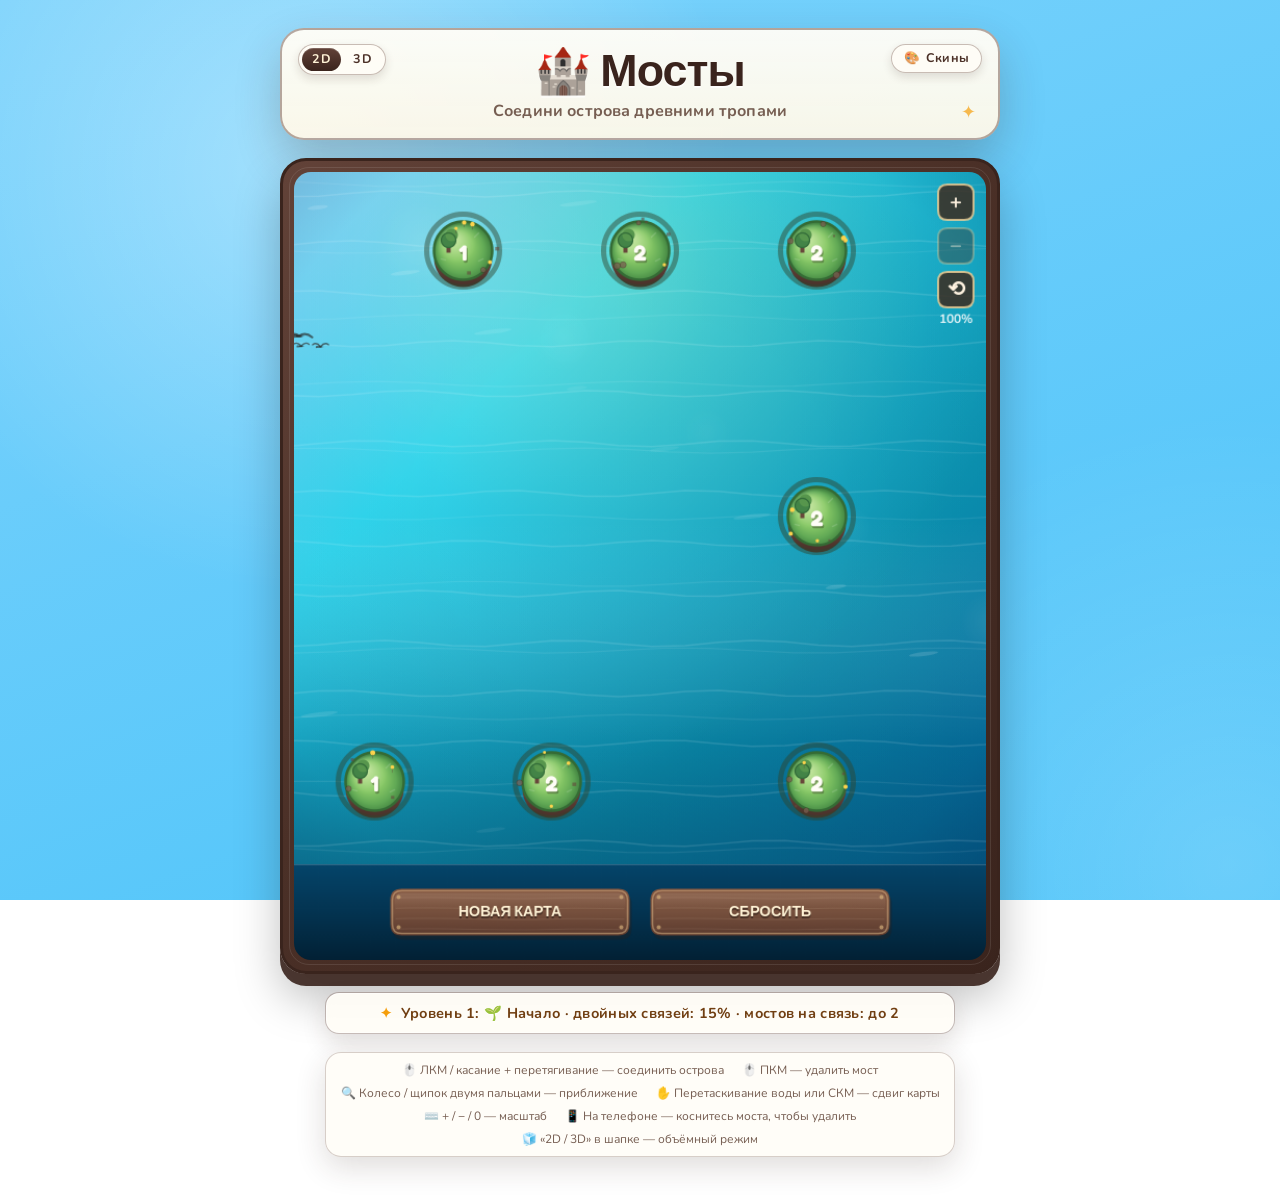
==== commit 55954992: "connect 3d and 2d and smth changes" ====
--- a/index.html
+++ b/index.html
@@ -8,10 +8,13 @@
     <link rel="preconnect" href="https://fonts.gstatic.com" crossorigin>
     <link href="https://fonts.googleapis.com/css2?family=Fredoka:wght@500;600;700&family=Nunito:wght@400;700&display=swap" rel="stylesheet">
     <link rel="stylesheet" href="style.css">
+    <link rel="stylesheet" href="hud/hud.css">
 </head>
-<body>
+<body data-mode="2d">
     <div class="app-wrapper">
         <header class="game-header">
+            <div class="mode-switch-slot" id="modeSwitch"></div>
+
             <button
                 id="skinButton"
                 class="skin-button"
@@ -45,6 +48,7 @@
             <span>✋ Перетаскивание воды или СКМ — сдвиг карты</span>
             <span>⌨️ + / − / 0 — масштаб</span>
             <span>📱 На телефоне — коснитесь моста, чтобы удалить</span>
+            <span>🧊 «2D / 3D» в шапке — объёмный режим</span>
         </div>
     </div>
 
@@ -178,8 +182,15 @@
     <script src="renderer/bridges.js"></script>
     <script src="renderer/ui.js"></script>
     <script src="renderer.js"></script>
+    <script src="hud/hud.js"></script>
     <script>
         document.addEventListener('DOMContentLoaded', () => {
+            // Общий HUD: переключатель 2D/3D и отметка режима на <body>.
+            if (window.BridgesHUD) {
+                window.BridgesHUD.applyMode('2d');
+                window.BridgesHUD.mountSwitch('#modeSwitch', '2d');
+            }
+
             const logic = new BridgesGameLogic(7);
             const renderer = new BridgesGameRenderer('gameCanvas', logic);
 
--- a/hud/hud.css
+++ b/hud/hud.css
@@ -0,0 +1,573 @@
+/*
+ * Общий HUD «Мостов».
+ *
+ * Здесь только две вещи:
+ *
+ *   1. Переключатель режимов 2D / 3D — он одинаковый на обеих страницах
+ *      и опирается на общую палитру из style.css (дерево, золото, пергамент).
+ *   2. Оформление верхней панели 3D-страницы, где HUD лежит поверх WebGL-сцены.
+ *      Эти правила включаются атрибутом body[data-hud="overlay"], поэтому
+ *      2D-вёрстку они не задевают.
+ *
+ * Ночной и экспериментальный скины дают свои варианты — как в style.css.
+ */
+
+/* =========================================================
+   ПЕРЕКЛЮЧАТЕЛЬ 2D / 3D
+   ========================================================= */
+
+.mode-switch {
+    display: inline-flex;
+    align-items: center;
+    gap: 2px;
+
+    padding: 3px;
+
+    border: 1px solid rgba(98, 66, 56, 0.35);
+    border-radius: 999px;
+
+    background: rgba(255, 253, 247, 0.82);
+
+    box-shadow: 0 4px 10px rgba(58, 36, 29, 0.14);
+
+    /* HUD 3D-страницы отключает мышь на панели, переключатель — исключение. */
+    pointer-events: auto;
+}
+
+.mode-switch-option {
+    position: relative;
+
+    display: inline-flex;
+    align-items: center;
+    justify-content: center;
+
+    min-width: 38px;
+    padding: 5px 10px;
+
+    border-radius: 999px;
+
+    color: #4b3027;
+
+    font: 700 12.5px/1 "Nunito", sans-serif;
+    letter-spacing: 0.04em;
+    text-decoration: none;
+
+    transition:
+        background 160ms ease,
+        color 160ms ease,
+        transform 160ms ease;
+}
+
+.mode-switch-option:hover {
+    background: rgba(245, 158, 11, 0.16);
+}
+
+.mode-switch-option.is-active {
+    background: linear-gradient(180deg, #624238, #3a241d);
+
+    color: #fff3d6;
+
+    box-shadow: inset 0 1px 0 rgba(255, 255, 255, 0.18);
+}
+
+.mode-switch-option:active {
+    transform: translateY(1px);
+}
+
+.mode-switch-option:focus-visible {
+    outline: 3px solid #fcd34d;
+    outline-offset: 2px;
+}
+
+.mode-switch-label {
+    pointer-events: none;
+}
+
+/* Точка у режима, в котором играли в прошлый раз. */
+.mode-switch-dot {
+    position: absolute;
+    top: 4px;
+    right: 5px;
+
+    width: 5px;
+    height: 5px;
+
+    border-radius: 50%;
+
+    background: #f59e0b;
+}
+
+.mode-switch-option.is-active .mode-switch-dot {
+    background: #fcd34d;
+}
+
+/* Место под переключатель в шапке 2D-страницы. */
+.game-header .mode-switch-slot {
+    position: absolute;
+    top: 14px;
+    left: 16px;
+
+    z-index: 2;
+}
+
+body[data-skin="night"] .mode-switch {
+    border-color: rgba(148, 163, 184, 0.35);
+
+    background: rgba(15, 23, 42, 0.85);
+}
+
+body[data-skin="night"] .mode-switch-option {
+    color: #cbd5e1;
+}
+
+body[data-skin="night"] .mode-switch-option:hover {
+    background: rgba(148, 163, 184, 0.18);
+}
+
+body[data-skin="night"] .mode-switch-option.is-active {
+    background: linear-gradient(180deg, #e2e8f0, #cbd5e1);
+
+    color: #0f172a;
+}
+
+body[data-skin="experimental"] .mode-switch {
+    border-color: rgba(180, 83, 9, 0.45);
+
+    background: rgba(255, 251, 235, 0.9);
+}
+
+body[data-skin="experimental"] .mode-switch-option.is-active {
+    background: linear-gradient(180deg, #b45309, #92400e);
+}
+
+
+/* =========================================================
+   HUD ПОВЕРХ 3D-СЦЕНЫ
+   ========================================================= */
+
+body[data-hud="overlay"] #hud {
+    position: fixed;
+    top: 10px;
+    left: 10px;
+    right: 10px;
+
+    z-index: 4;
+
+    display: flex;
+    align-items: center;
+    gap: 8px;
+    flex-wrap: wrap;
+
+    padding: 8px 12px;
+
+    border: 1.5px solid rgba(98, 66, 56, 0.42);
+    border-radius: 16px;
+
+    background:
+        linear-gradient(
+            180deg,
+            rgba(255, 253, 247, 0.95),
+            rgba(251, 241, 222, 0.9)
+        );
+
+    box-shadow: 0 12px 28px rgba(6, 16, 26, 0.38);
+
+    color: #4b3027;
+
+    pointer-events: none;
+}
+
+body[data-hud="overlay"] #hud .brand {
+    font-family: "Fredoka", "Segoe UI", system-ui, sans-serif;
+    font-size: 15px;
+    font-weight: 700;
+    letter-spacing: 0.01em;
+
+    color: #3a241d;
+
+    pointer-events: auto;
+}
+
+body[data-hud="overlay"] #hud .status {
+    margin-right: auto;
+
+    font: 700 12.5px/1.35 "Nunito", "Segoe UI", system-ui, sans-serif;
+
+    color: #765e52;
+
+    pointer-events: auto;
+}
+
+body[data-hud="overlay"] .hud-btn {
+    display: inline-flex;
+    align-items: center;
+    gap: 6px;
+
+    padding: 7px 12px;
+
+    border: 1px solid rgba(98, 66, 56, 0.35);
+    border-radius: 999px;
+
+    background: rgba(255, 253, 247, 0.9);
+
+    color: #4b3027;
+
+    font: 700 12.5px/1 "Nunito", "Segoe UI", system-ui, sans-serif;
+    letter-spacing: 0.02em;
+
+    cursor: pointer;
+
+    box-shadow: 0 4px 10px rgba(58, 36, 29, 0.14);
+
+    pointer-events: auto;
+
+    transition:
+        transform 160ms ease,
+        background 160ms ease,
+        box-shadow 160ms ease;
+}
+
+body[data-hud="overlay"] .hud-btn:hover {
+    transform: translateY(-1px);
+
+    background: #fffdf7;
+
+    box-shadow: 0 7px 16px rgba(58, 36, 29, 0.2);
+}
+
+body[data-hud="overlay"] .hud-btn:active {
+    transform: translateY(0);
+}
+
+body[data-hud="overlay"] .hud-btn:focus-visible {
+    outline: 3px solid #fcd34d;
+    outline-offset: 2px;
+}
+
+body[data-hud="overlay"] .hud-btn.is-primary {
+    border-color: rgba(35, 24, 19, 0.5);
+
+    background: linear-gradient(180deg, #80543f, #5c3b2f);
+
+    color: #fff3d6;
+
+    text-shadow: 0 1px 2px rgba(35, 24, 19, 0.45);
+}
+
+body[data-hud="overlay"] .hud-btn.is-primary:hover {
+    background: linear-gradient(180deg, #9a6b4f, #704936);
+}
+
+/* На пергаментной панели переключателю нужен лёгкий «вдавленный» вид. */
+body[data-hud="overlay"] .mode-switch {
+    background: rgba(255, 255, 255, 0.55);
+
+    box-shadow: inset 0 1px 3px rgba(58, 36, 29, 0.12);
+}
+
+/* ---------- ночной скин ---------- */
+
+body[data-hud="overlay"][data-skin="night"] #hud {
+    border-color: rgba(148, 163, 184, 0.35);
+
+    background:
+        linear-gradient(
+            180deg,
+            rgba(30, 41, 59, 0.96),
+            rgba(15, 23, 42, 0.92)
+        );
+
+    color: #e2e8f0;
+}
+
+body[data-hud="overlay"][data-skin="night"] #hud .brand {
+    color: #f8fafc;
+}
+
+body[data-hud="overlay"][data-skin="night"] #hud .status {
+    color: #cbd5e1;
+}
+
+body[data-hud="overlay"][data-skin="night"] .hud-btn {
+    border-color: rgba(148, 163, 184, 0.35);
+
+    background: rgba(30, 41, 59, 0.9);
+
+    color: #e2e8f0;
+
+    box-shadow: 0 4px 10px rgba(0, 0, 0, 0.35);
+}
+
+body[data-hud="overlay"][data-skin="night"] .hud-btn:hover {
+    background: rgba(51, 65, 85, 0.95);
+
+    box-shadow: 0 7px 16px rgba(0, 0, 0, 0.45);
+}
+
+body[data-hud="overlay"][data-skin="night"] .hud-btn.is-primary {
+    border-color: rgba(148, 163, 184, 0.45);
+
+    background: linear-gradient(180deg, #334155, #1e293b);
+
+    color: #f8fafc;
+}
+
+/* ---------- экспериментальный скин ---------- */
+
+body[data-hud="overlay"][data-skin="experimental"] #hud {
+    border-color: rgba(180, 83, 9, 0.45);
+
+    background:
+        linear-gradient(
+            180deg,
+            rgba(255, 251, 235, 0.97),
+            rgba(254, 243, 199, 0.93)
+        );
+}
+
+body[data-hud="overlay"][data-skin="experimental"] #hud .brand {
+    color: #7c2d12;
+}
+
+body[data-hud="overlay"][data-skin="experimental"] .hud-btn.is-primary {
+    border-color: rgba(120, 53, 15, 0.5);
+
+    background: linear-gradient(180deg, #b45309, #92400e);
+}
+
+
+/* =========================================================
+   ОСТАЛЬНОЕ ОФОРМЛЕНИЕ 3D-СТРАНИЦЫ В ТОЙ ЖЕ ПАЛИТРЕ
+   ========================================================= */
+
+body[data-hud="overlay"] #banner {
+    border: 2px solid rgba(139, 98, 83, 0.55);
+
+    background:
+        linear-gradient(
+            180deg,
+            rgba(255, 253, 247, 0.97),
+            rgba(243, 227, 196, 0.96)
+        );
+
+    color: #4b3027;
+
+    box-shadow: 0 24px 60px rgba(3, 10, 18, 0.55);
+}
+
+body[data-hud="overlay"] #banner .title {
+    font-family: "Fredoka", "Segoe UI", system-ui, sans-serif;
+
+    color: #3f783d;
+}
+
+body[data-hud="overlay"] #banner .sub {
+    color: #765e52;
+}
+
+body[data-hud="overlay"] #banner button {
+    border: 1px solid rgba(35, 24, 19, 0.45);
+
+    background: linear-gradient(180deg, #80543f, #5c3b2f);
+
+    color: #fff3d6;
+
+    text-shadow: 0 1px 2px rgba(35, 24, 19, 0.45);
+
+    box-shadow:
+        0 5px 0 rgba(45, 30, 22, 0.35),
+        0 12px 22px rgba(20, 12, 8, 0.3);
+}
+
+body[data-hud="overlay"] #banner button:hover {
+    background: linear-gradient(180deg, #9a6b4f, #704936);
+}
+
+body[data-hud="overlay"] #skin-panel {
+    top: 70px;
+
+    border: 1.5px solid rgba(98, 66, 56, 0.45);
+
+    background:
+        linear-gradient(
+            180deg,
+            rgba(255, 253, 247, 0.98),
+            rgba(247, 236, 214, 0.97)
+        );
+
+    color: #3b2923;
+
+    box-shadow: 0 24px 50px rgba(4, 12, 20, 0.5);
+}
+
+body[data-hud="overlay"] #skin-panel .panel-title {
+    color: #765e52;
+}
+
+body[data-hud="overlay"] .skin-card {
+    border-color: rgba(98, 66, 56, 0.28);
+
+    background: rgba(255, 255, 255, 0.6);
+
+    color: #3b2923;
+}
+
+body[data-hud="overlay"] .skin-card:hover {
+    border-color: rgba(245, 158, 11, 0.6);
+
+    background: #fffdf7;
+}
+
+body[data-hud="overlay"] .skin-card.active {
+    border-color: #f59e0b;
+
+    background: rgba(254, 243, 199, 0.9);
+
+    box-shadow: inset 0 0 0 1px rgba(245, 158, 11, 0.45);
+}
+
+body[data-hud="overlay"] .skin-card .skin-desc {
+    color: #765e52;
+}
+
+body[data-hud="overlay"] .skin-card .skin-swatch {
+    border-color: rgba(58, 36, 29, 0.35);
+}
+
+body[data-hud="overlay"] #skin-panel .panel-close {
+    border: 1px solid rgba(98, 66, 56, 0.35);
+
+    background: rgba(255, 253, 247, 0.9);
+
+    color: #4b3027;
+}
+
+body[data-hud="overlay"] #skin-panel .panel-close:hover {
+    background: #fffdf7;
+}
+
+/* ---------- ночная панель победы и скинов ---------- */
+
+body[data-hud="overlay"][data-skin="night"] #banner {
+    border-color: rgba(148, 163, 184, 0.4);
+
+    background:
+        linear-gradient(
+            180deg,
+            rgba(30, 41, 59, 0.97),
+            rgba(15, 23, 42, 0.95)
+        );
+
+    color: #e2e8f0;
+}
+
+body[data-hud="overlay"][data-skin="night"] #banner .title {
+    color: #a7f3d0;
+}
+
+body[data-hud="overlay"][data-skin="night"] #banner .sub {
+    color: #cbd5e1;
+}
+
+body[data-hud="overlay"][data-skin="night"] #banner button {
+    border-color: rgba(148, 163, 184, 0.45);
+
+    background: linear-gradient(180deg, #334155, #1e293b);
+
+    color: #f8fafc;
+}
+
+body[data-hud="overlay"][data-skin="night"] #skin-panel {
+    border-color: rgba(148, 163, 184, 0.35);
+
+    background:
+        linear-gradient(
+            180deg,
+            rgba(30, 41, 59, 0.98),
+            rgba(15, 23, 42, 0.97)
+        );
+
+    color: #e2e8f0;
+}
+
+body[data-hud="overlay"][data-skin="night"] #skin-panel .panel-title {
+    color: #94a3b8;
+}
+
+body[data-hud="overlay"][data-skin="night"] .skin-card {
+    border-color: rgba(148, 163, 184, 0.25);
+
+    background: rgba(51, 65, 85, 0.6);
+
+    color: #e2e8f0;
+}
+
+body[data-hud="overlay"][data-skin="night"] .skin-card:hover {
+    border-color: rgba(203, 213, 225, 0.55);
+
+    background: rgba(51, 65, 85, 0.85);
+}
+
+body[data-hud="overlay"][data-skin="night"] .skin-card.active {
+    border-color: #fcd34d;
+
+    background: rgba(51, 65, 85, 0.9);
+}
+
+body[data-hud="overlay"][data-skin="night"] .skin-card .skin-desc {
+    color: #94a3b8;
+}
+
+body[data-hud="overlay"][data-skin="night"] #skin-panel .panel-close {
+    border-color: rgba(148, 163, 184, 0.35);
+
+    background: rgba(30, 41, 59, 0.9);
+
+    color: #e2e8f0;
+}
+
+
+/* =========================================================
+   УЗКИЕ ЭКРАНЫ
+   ========================================================= */
+
+/*
+ * Марка «Мосты 3D» уступает место кнопкам: на средней ширине панель
+ * иначе переносится на вторую строку и закрывает часть сцены.
+ */
+@media (max-width: 1100px) {
+    body[data-hud="overlay"] #hud .brand {
+        display: none;
+    }
+}
+
+@media (max-width: 700px) {
+    .game-header .mode-switch-slot {
+        top: 10px;
+        left: 10px;
+    }
+
+    .mode-switch-option {
+        min-width: 34px;
+        padding: 5px 8px;
+    }
+
+    body[data-hud="overlay"] #hud {
+        gap: 8px;
+
+        padding: 7px 10px;
+    }
+
+    body[data-hud="overlay"] .hud-btn {
+        padding: 6px 10px;
+    }
+}
+
+@media (max-width: 430px) {
+    .mode-switch-option {
+        min-width: 28px;
+        padding: 4px 6px;
+
+        font-size: 11.5px;
+    }
+}
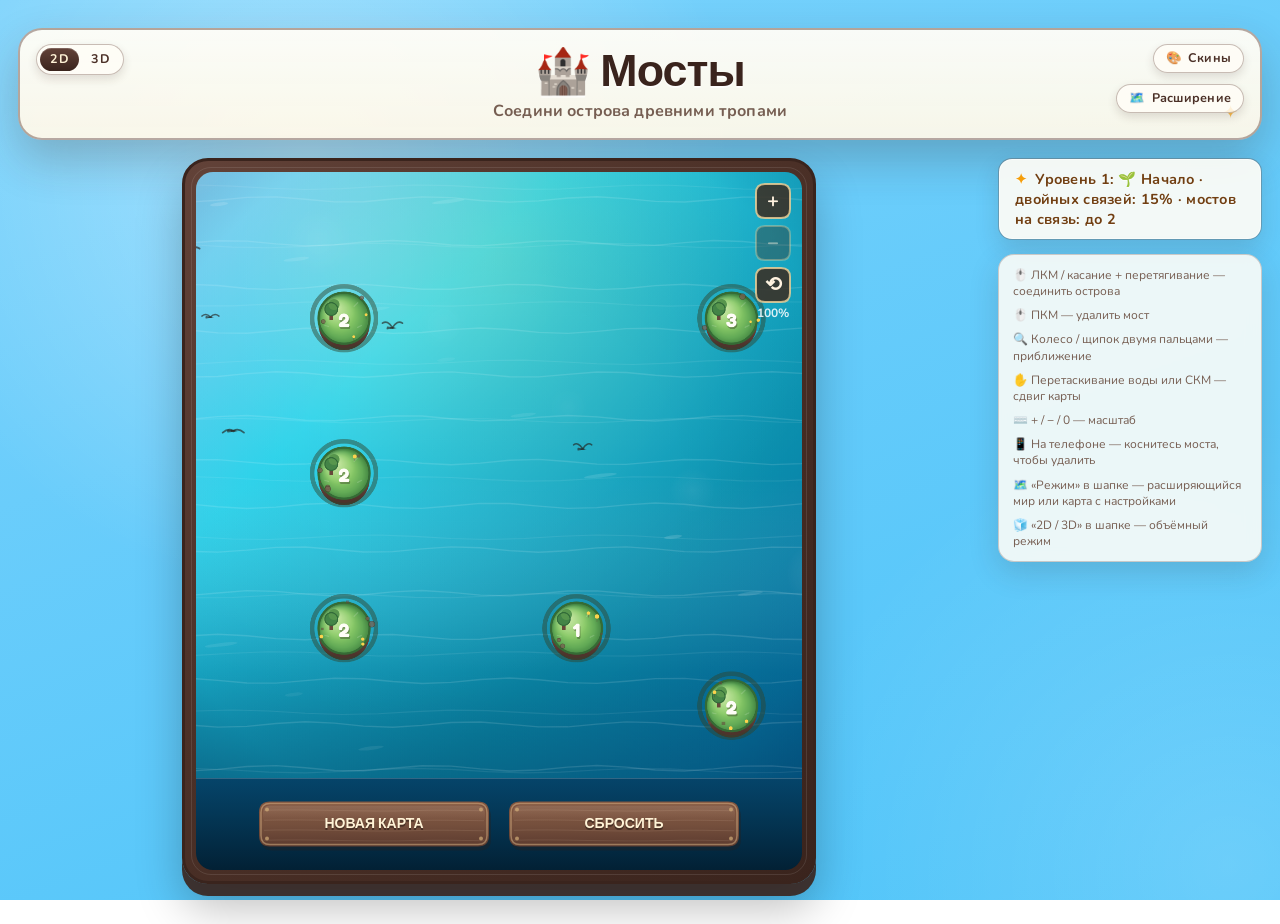
==== commit 6b72d2a5: "add fixed-map mode" ====
--- a/index.html
+++ b/index.html
@@ -25,30 +25,50 @@
                 <span class="skin-button-label">Скины</span>
             </button>
 
+            <button
+                id="modeButton"
+                class="skin-button mode-button"
+                type="button"
+                aria-haspopup="dialog"
+                aria-expanded="false"
+                aria-controls="modeModal"
+                title="Режим игры"
+            >
+                <span aria-hidden="true">🗺️</span>
+                <span class="skin-button-label" id="modeButtonLabel">Расширение</span>
+            </button>
+
             <h1>🏰 Мосты</h1>
             <p class="subtitle">Соедини острова древними тропами</p>
         </header>
 
-        <div class="game-container">
-            <canvas
-                id="gameCanvas"
-                tabindex="0"
-                role="application"
-                aria-label="Игра Мосты. Соедините острова мостами так, чтобы число мостов вокруг каждого острова соответствовало указанному числу."
-                aria-describedby="gameHelp gameStatus"
-            ></canvas>
-        </div>
-
-        <p id="gameStatus" class="game-status" role="status" aria-live="polite"></p>
-
-        <div class="game-help" id="gameHelp">
-            <span>🖱️ ЛКМ / касание + перетягивание — соединить острова</span>
-            <span>🖱️ ПКМ — удалить мост</span>
-            <span>🔍 Колесо / щипок двумя пальцами — приближение</span>
-            <span>✋ Перетаскивание воды или СКМ — сдвиг карты</span>
-            <span>⌨️ + / − / 0 — масштаб</span>
-            <span>📱 На телефоне — коснитесь моста, чтобы удалить</span>
-            <span>🧊 «2D / 3D» в шапке — объёмный режим</span>
+        <div class="game-layout">
+            <div class="game-main">
+                <div class="game-container">
+                    <canvas
+                        id="gameCanvas"
+                        tabindex="0"
+                        role="application"
+                        aria-label="Игра Мосты. Соедините острова мостами так, чтобы число мостов вокруг каждого острова соответствовало указанному числу."
+                        aria-describedby="gameHelp gameStatus"
+                    ></canvas>
+                </div>
+            </div>
+
+            <aside class="game-side" aria-label="Состояние игры и подсказки">
+                <p id="gameStatus" class="game-status" role="status" aria-live="polite"></p>
+
+                <div class="game-help" id="gameHelp">
+                    <span>🖱️ ЛКМ / касание + перетягивание — соединить острова</span>
+                    <span>🖱️ ПКМ — удалить мост</span>
+                    <span>🔍 Колесо / щипок двумя пальцами — приближение</span>
+                    <span>✋ Перетаскивание воды или СКМ — сдвиг карты</span>
+                    <span>⌨️ + / − / 0 — масштаб</span>
+                    <span>📱 На телефоне — коснитесь моста, чтобы удалить</span>
+                    <span>🗺️ «Режим» в шапке — расширяющийся мир или карта с настройками</span>
+                    <span>🧊 «2D / 3D» в шапке — объёмный режим</span>
+                </div>
+            </aside>
         </div>
     </div>
 
@@ -133,6 +153,132 @@
         </div>
     </div>
 
+    <div class="skin-modal mode-modal" id="modeModal" hidden>
+        <div class="skin-backdrop" data-close-mode></div>
+
+        <div
+            class="skin-dialog mode-dialog"
+            role="dialog"
+            aria-modal="true"
+            aria-labelledby="modeTitle"
+            aria-describedby="modeNote"
+        >
+            <button
+                class="skin-close"
+                id="modeClose"
+                type="button"
+                aria-label="Закрыть выбор режима"
+            >×</button>
+
+            <h2 id="modeTitle">Режим игры</h2>
+            <p class="skin-subtitle">Выбери, как устроена карта</p>
+
+            <div class="mode-grid">
+                <button
+                    class="mode-card"
+                    type="button"
+                    data-mode-id="expand"
+                    aria-pressed="false"
+                >
+                    <span class="mode-card-icon" aria-hidden="true">🌍</span>
+                    <span class="mode-name">Расширяющийся мир</span>
+                    <span class="mode-desc">
+                        После победы карта растёт, а старые мосты остаются
+                    </span>
+                    <span class="skin-check" aria-hidden="true">✓</span>
+                </button>
+
+                <button
+                    class="mode-card"
+                    type="button"
+                    data-mode-id="fixed"
+                    aria-pressed="false"
+                >
+                    <span class="mode-card-icon" aria-hidden="true">🗺️</span>
+                    <span class="mode-name">Фиксированная карта</span>
+                    <span class="mode-desc">
+                        Выбранные размер и сложность, после победы — новая карта
+                    </span>
+                    <span class="skin-check" aria-hidden="true">✓</span>
+                </button>
+            </div>
+
+            <div class="mode-options" id="modeFixedOptions" hidden>
+                <fieldset class="mode-field">
+                    <legend>Сложность</legend>
+
+                    <div class="mode-chips">
+                        <button
+                            class="mode-chip"
+                            type="button"
+                            data-difficulty="easy"
+                            aria-pressed="false"
+                        >Простая</button>
+                        <button
+                            class="mode-chip"
+                            type="button"
+                            data-difficulty="medium"
+                            aria-pressed="false"
+                        >Средняя</button>
+                        <button
+                            class="mode-chip"
+                            type="button"
+                            data-difficulty="hard"
+                            aria-pressed="false"
+                        >Сложная</button>
+                    </div>
+                </fieldset>
+
+                <fieldset class="mode-field">
+                    <legend>Размер карты</legend>
+
+                    <div class="mode-chips">
+                        <button
+                            class="mode-chip"
+                            type="button"
+                            data-size="7"
+                            aria-pressed="false"
+                        >7×7</button>
+                        <button
+                            class="mode-chip"
+                            type="button"
+                            data-size="10"
+                            aria-pressed="false"
+                        >10×10</button>
+                        <button
+                            class="mode-chip"
+                            type="button"
+                            data-size="15"
+                            aria-pressed="false"
+                        >15×15</button>
+                        <button
+                            class="mode-chip"
+                            type="button"
+                            data-size="25"
+                            aria-pressed="false"
+                        >25×25</button>
+                    </div>
+                </fieldset>
+            </div>
+
+            <p class="mode-note" id="modeNote"></p>
+
+            <div class="confirm-actions">
+                <button
+                    class="confirm-button confirm-button-secondary"
+                    id="modeCancel"
+                    type="button"
+                >Отмена</button>
+
+                <button
+                    class="confirm-button confirm-button-primary"
+                    id="modeApply"
+                    type="button"
+                >Начать</button>
+            </div>
+        </div>
+    </div>
+
     <div class="confirm-modal" id="restartModal" hidden>
         <div class="confirm-backdrop" data-close-restart></div>
 
@@ -173,6 +319,7 @@
     <script src="logic/level-generator.js"></script>
     <script src="logic.js"></script>
     <script src="renderer/skins.js"></script>
+    <script src="renderer/modes.js"></script>
     <script src="renderer/world.js"></script>
     <script src="renderer/view.js"></script>
     <script src="renderer/game.js"></script>
@@ -194,6 +341,9 @@
             const logic = new BridgesGameLogic(7);
             const renderer = new BridgesGameRenderer('gameCanvas', logic);
 
+            // Отладочная точка, как window.app3d на 3D-странице.
+            window.app2d = renderer;
+
             const generated = renderer.generateNewLevel(1);
 
             if (!generated) {
--- a/style.css
+++ b/style.css
@@ -93,7 +93,7 @@
    ========================================================= */
 
 .app-wrapper {
-    width: min(100%, 720px);
+    width: min(100%, 1660px);
 
     display: flex;
     flex-direction: column;
@@ -184,11 +184,60 @@
 
 
 /* =========================================================
+   GAME LAYOUT: поле и боковая колонка
+   ========================================================= */
+
+.game-layout {
+    width: 100%;
+
+    display: grid;
+    grid-template-columns: minmax(0, 1fr) 264px;
+    gap: 18px;
+    align-items: start;
+}
+
+/*
+ * Колонка поля. Именно её ширину измеряет рендерер: контейнер
+ * внутри сжимается по canvas, поэтому измерять сам контейнер нельзя —
+ * получился бы замкнутый круг «canvas → рамка → canvas».
+ */
+.game-main {
+    width: 100%;
+    min-width: 0;
+
+    display: flex;
+    justify-content: center;
+    align-items: flex-start;
+}
+
+/*
+ * Статус и подсказки живут сбоку, чтобы не отнимать высоту у поля
+ * и дать карте максимум ширины. На узких экранах колонка
+ * превращается в обычный блок под canvas.
+ */
+.game-side {
+    display: flex;
+    flex-direction: column;
+    gap: 14px;
+
+    min-width: 0;
+
+    position: sticky;
+    top: 18px;
+}
+
+
+/* =========================================================
    GAME FRAME
    ========================================================= */
 
 .game-container {
-    width: 100%;
+    /*
+     * Рамка облегает canvas, а не растягивается на всю колонку.
+     * Иначе у маленьких карт остаются широкие тёмные поля по бокам.
+     */
+    width: fit-content;
+    max-width: 100%;
 
     padding: 11px;
 
@@ -228,7 +277,13 @@
 canvas {
     display: block;
 
-    width: 100%;
+    /*
+     * Не растягиваем bitmap по CSS: рендерер сам подбирает ширину
+     * под колонку. Так маленькие поля остаются чёткими, а не
+     * размываются на широком экране.
+     */
+    width: auto;
+    max-width: 100%;
     height: auto;
 
     margin: 0 auto;
@@ -257,12 +312,12 @@
 
 .game-status {
     width: 100%;
-    max-width: 630px;
+    max-width: none;
 
     font-size: 0.9rem;
     font-weight: 700;
 
-    text-align: center;
+    text-align: left;
     letter-spacing: 0.02em;
 }
 
@@ -314,17 +369,17 @@
 
 .game-help {
     width: 100%;
-    max-width: 630px;
+    max-width: none;
 
     display: flex;
-    align-items: center;
-    justify-content: center;
-
-    flex-wrap: wrap;
-
-    gap: 7px 18px;
-
-    padding: 9px 14px;
+    align-items: flex-start;
+    justify-content: flex-start;
+
+    flex-direction: column;
+
+    gap: 8px;
+
+    padding: 12px 14px;
 
     background: rgba(255, 253, 247, 0.88);
 
@@ -338,17 +393,17 @@
     font-size: 12px;
     line-height: 1.35;
 
-    text-align: center;
+    text-align: left;
 
     backdrop-filter: blur(8px);
 }
 
 .game-help span {
     display: inline-flex;
-    align-items: center;
-    justify-content: center;
-
-    white-space: nowrap;
+    align-items: flex-start;
+    justify-content: flex-start;
+
+    white-space: normal;
 }
 
 
@@ -375,6 +430,42 @@
 /* =========================================================
    TABLET / MOBILE
    ========================================================= */
+
+/* Боковая колонка не помещается — возвращаем статус под поле. */
+@media (max-width: 1080px) {
+    .game-layout {
+        grid-template-columns: minmax(0, 1fr);
+    }
+
+    .game-side {
+        position: static;
+
+        align-items: center;
+    }
+
+    .game-status,
+    .game-help {
+        max-width: 630px;
+    }
+
+    .game-status {
+        text-align: center;
+    }
+
+    .game-help {
+        flex-direction: row;
+        flex-wrap: wrap;
+        justify-content: center;
+
+        text-align: center;
+    }
+
+    .game-help span {
+        justify-content: center;
+
+        white-space: nowrap;
+    }
+}
 
 @media (max-width: 700px) {
     body {
@@ -806,6 +897,192 @@
 
 
 /* =========================================================
+   MODE DIALOG (2D: расширяющийся мир / фиксированная карта)
+   ========================================================= */
+
+/* Кнопка режима стоит второй строкой под «Скинами». */
+.mode-button {
+    top: 54px;
+}
+
+.mode-grid {
+    display: grid;
+    grid-template-columns: repeat(2, minmax(0, 1fr));
+    gap: 12px;
+
+    margin-bottom: 16px;
+}
+
+.mode-card {
+    position: relative;
+
+    display: flex;
+    flex-direction: column;
+    gap: 6px;
+
+    padding: 16px 14px;
+
+    border: 2px solid rgba(98, 66, 56, 0.22);
+    border-radius: 18px;
+
+    background: rgba(255, 255, 255, 0.55);
+
+    color: inherit;
+
+    text-align: left;
+
+    cursor: pointer;
+
+    transition:
+        transform 160ms ease,
+        border-color 160ms ease,
+        box-shadow 160ms ease;
+}
+
+.mode-card:hover {
+    transform: translateY(-3px);
+
+    border-color: rgba(217, 119, 6, 0.55);
+
+    box-shadow: 0 14px 28px rgba(58, 36, 29, 0.18);
+}
+
+.mode-card.is-active {
+    border-color: #d97706;
+
+    box-shadow:
+        0 0 0 3px rgba(251, 191, 36, 0.25),
+        0 14px 30px rgba(58, 36, 29, 0.18);
+}
+
+.mode-card:focus-visible {
+    outline: 3px solid var(--gold-300);
+    outline-offset: 3px;
+}
+
+.mode-card-icon {
+    font-size: 26px;
+    line-height: 1;
+}
+
+.mode-card .skin-check {
+    top: 12px;
+    right: 12px;
+}
+
+.mode-card.is-active .skin-check {
+    display: flex;
+}
+
+.mode-name {
+    font: 700 16px/1.2 "Fredoka", sans-serif;
+    color: var(--wood-900);
+}
+
+.mode-desc {
+    color: var(--text-muted);
+
+    font: 700 11.5px/1.4 "Nunito", sans-serif;
+}
+
+.mode-options[hidden] {
+    display: none;
+}
+
+.mode-options {
+    display: grid;
+    gap: 14px;
+
+    margin-bottom: 14px;
+}
+
+.mode-field {
+    margin: 0;
+    padding: 0;
+
+    border: 0;
+}
+
+.mode-field legend {
+    margin-bottom: 8px;
+    padding: 0;
+
+    color: var(--text-muted);
+
+    font: 700 11px/1 "Nunito", sans-serif;
+    letter-spacing: 0.08em;
+    text-transform: uppercase;
+}
+
+.mode-chips {
+    display: flex;
+    flex-wrap: wrap;
+    gap: 8px;
+}
+
+.mode-chip {
+    padding: 9px 15px;
+
+    border: 2px solid rgba(98, 66, 56, 0.24);
+    border-radius: 999px;
+
+    background: rgba(255, 255, 255, 0.6);
+
+    color: var(--wood-800);
+
+    font: 700 12.5px/1 "Nunito", sans-serif;
+
+    cursor: pointer;
+
+    transition:
+        transform 140ms ease,
+        border-color 140ms ease,
+        background 140ms ease,
+        box-shadow 140ms ease;
+}
+
+.mode-chip:hover {
+    transform: translateY(-2px);
+
+    border-color: rgba(217, 119, 6, 0.55);
+
+    background: #fff;
+}
+
+.mode-chip.is-active {
+    border-color: #d97706;
+
+    background:
+        linear-gradient(
+            180deg,
+            #fbbf24 0%,
+            #f59e0b 100%
+        );
+
+    color: #4b3027;
+
+    box-shadow: 0 6px 14px rgba(217, 119, 6, 0.3);
+}
+
+.mode-chip:focus-visible {
+    outline: 3px solid var(--gold-300);
+    outline-offset: 2px;
+}
+
+.mode-note {
+    margin: 0 0 4px;
+
+    color: var(--text-muted);
+
+    font: 700 12px/1.5 "Nunito", sans-serif;
+}
+
+body.mode-modal-open {
+    overflow: hidden;
+}
+
+
+/* =========================================================
    CONFIRM DIALOG
    ========================================================= */
 
@@ -1088,6 +1365,59 @@
     background: rgba(51, 65, 85, 0.95);
 }
 
+body[data-skin="night"] .mode-dialog {
+    background:
+        linear-gradient(
+            180deg,
+            #1e293b 0%,
+            #0f172a 100%
+        );
+
+    border-color: rgba(148, 163, 184, 0.3);
+}
+
+body[data-skin="night"] #modeTitle,
+body[data-skin="night"] .mode-name {
+    color: #f8fafc;
+}
+
+body[data-skin="night"] .mode-desc,
+body[data-skin="night"] .mode-note,
+body[data-skin="night"] .mode-field legend {
+    color: #cbd5e1;
+}
+
+body[data-skin="night"] .mode-card {
+    background: rgba(30, 41, 59, 0.6);
+
+    border-color: rgba(148, 163, 184, 0.25);
+}
+
+body[data-skin="night"] .mode-chip {
+    background: rgba(30, 41, 59, 0.8);
+
+    color: #e2e8f0;
+
+    border-color: rgba(148, 163, 184, 0.3);
+}
+
+body[data-skin="night"] .mode-chip:hover {
+    background: rgba(51, 65, 85, 0.95);
+}
+
+body[data-skin="night"] .mode-chip.is-active {
+    background:
+        linear-gradient(
+            180deg,
+            #fbbf24 0%,
+            #f59e0b 100%
+        );
+
+    color: #4b3027;
+
+    border-color: #f59e0b;
+}
+
 
 /* ---------- experimental theme ---------- */
 
@@ -1127,8 +1457,21 @@
         padding: 6px 9px;
     }
 
+    .mode-button {
+        top: 44px;
+    }
+
     .skin-button-label {
         display: none;
+    }
+
+    .mode-grid {
+        grid-template-columns: 1fr;
+        gap: 10px;
+    }
+
+    .mode-card {
+        padding: 14px 12px;
     }
 
     .skin-dialog {
--- a/hud/hud.css
+++ b/hud/hud.css
@@ -335,6 +335,45 @@
     background: linear-gradient(180deg, #b45309, #92400e);
 }
 
+/* Подтверждение сброса мостов: после первого клика кнопка становится красной. */
+body[data-hud="overlay"] .hud-btn.is-danger {
+    border-color: rgba(150, 40, 40, 0.55);
+
+    background: linear-gradient(180deg, #b23a3a, #8a2626);
+
+    color: #fff1ec;
+
+    text-shadow: 0 1px 2px rgba(45, 12, 12, 0.45);
+}
+
+body[data-hud="overlay"] .hud-btn.is-danger:hover {
+    background: linear-gradient(180deg, #c64a4a, #9b2d2d);
+}
+
+body[data-hud="overlay"][data-skin="night"] .hud-btn.is-danger {
+    border-color: rgba(248, 113, 113, 0.5);
+
+    background: linear-gradient(180deg, #7f1d1d, #5b1414);
+
+    color: #fee2e2;
+}
+
+body[data-hud="overlay"][data-skin="night"] .hud-btn.is-danger:hover {
+    background: linear-gradient(180deg, #991b1b, #6f1616);
+}
+
+body[data-hud="overlay"][data-skin="experimental"] .hud-btn.is-danger {
+    border-color: rgba(127, 29, 29, 0.55);
+
+    background: linear-gradient(180deg, #b91c1c, #7f1d1d);
+
+    color: #fff1ec;
+}
+
+body[data-hud="overlay"][data-skin="experimental"] .hud-btn.is-danger:hover {
+    background: linear-gradient(180deg, #dc2626, #991b1b);
+}
+
 
 /* =========================================================
    ОСТАЛЬНОЕ ОФОРМЛЕНИЕ 3D-СТРАНИЦЫ В ТОЙ ЖЕ ПАЛИТРЕ
